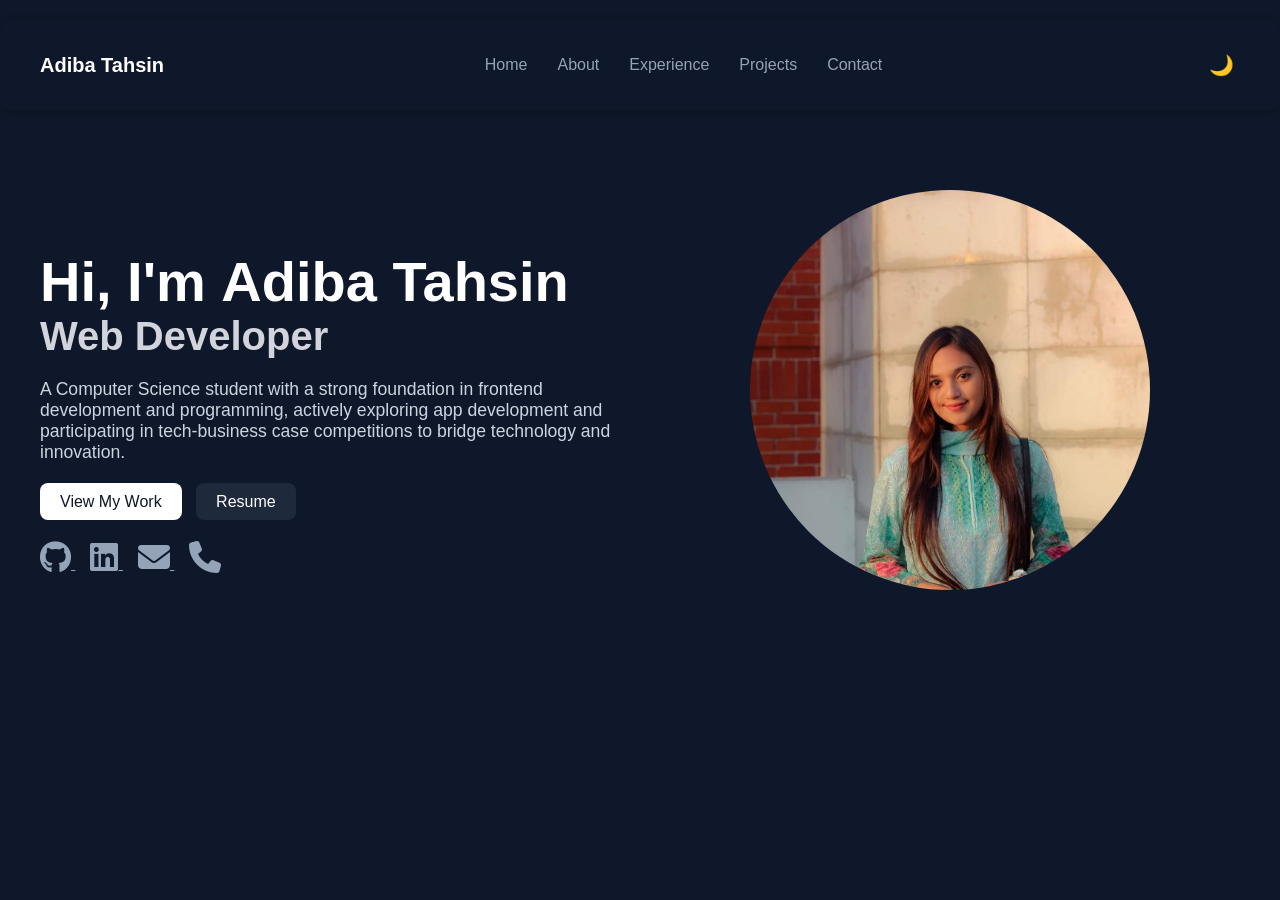
==== index.html @ 39d24065 "Initial commit" ====
<!DOCTYPE html>
<html lang="en">
<head>
  <meta charset="UTF-8">
  <meta name="viewport" content="width=device-width, initial-scale=1.0">
  <title>Your Name | Portfolio</title>
  <link rel="stylesheet" href="style.css">
  <link
  rel="stylesheet"
  href="https://cdnjs.cloudflare.com/ajax/libs/font-awesome/6.4.0/css/all.min.css"
/>  

  
  <link rel="preconnect" href="https://fonts.googleapis.com">
  <link rel="preconnect" href="https://fonts.gstatic.com" crossorigin>
  <link href="https://fonts.googleapis.com/css2?family=Inter:wght@400;600;800&display=swap" rel="stylesheet">
</head>
<body>
  <nav class="navbar">
    <div class="nav-container">
      <div class="logo">Adiba Tahsin</div>
      <ul class="nav-links">
        <li><a href="#">Home</a></li>
        <li><a href="#">About</a></li>
        <li><a href="#">Experience</a></li>
        <li><a href="#">Projects</a></li>
        <li><a href="#">Contact</a></li>
      </ul>
      <button id="darkModeToggle">🌙</button>
    </div>
  </nav>

  <header class="hero-section">
    <div class="hero-content">
      <div class="hero-text">
        <h1>Hi, I'm <span class="highlight">Adiba Tahsin</span></h1>
        <h2 id="role-text">Web Developer</h2>
        <p>A Computer Science student with a strong foundation in frontend development and programming, actively exploring app development and participating in tech-business case competitions to bridge technology and innovation.</p>
        <div class="hero-buttons">
          <a href="#" class="btn light">View My Work</a>
          <a href="Adiba_CV.pdf" class="btn dark" target="_blank">Resume</a>
        </div>
       <div class="social-icons">
  <a href="https://github.com/Adi-Sin101" target="_blank" rel="noopener noreferrer" aria-label="GitHub">
    <i class="fab fa-github fa-2x"></i>
  </a>
  <a href="https://www.linkedin.com/in/adiba-tahsin-985b452a2?utm_source=share&utm_campaign=share_via&utm_content=profile&utm_medium=ios_app" target="_blank" rel="noopener noreferrer" aria-label="LinkedIn">
    <i class="fab fa-linkedin fa-2x"></i>
  </a>
  <a href="mailto:adiba0tahsin@gmail.com" aria-label="Email">
    <i class="fas fa-envelope fa-2x"></i>
  </a>
  <a href="tel:+8801882083192" aria-label="Phone">
    <i class="fas fa-phone fa-2x"></i>
  </a>
</div>
</div>

      <div class="hero-image">
        <img src="Adiba_pic.jpg" alt="Your Photo">
      </div>

    </div>
  </header>

  <script src="script.js"></script>
</body>
</html>
---- style.css ----
body {
  margin: 0;
  font-family: 'Poppins', sans-serif;
  background: #0f172a;
  color: #ffffff;
}

.navbar {
  background: #0f172a;
  padding: 20px 40px;
  box-shadow: 0 2px 10px rgba(0, 0, 0, 0.2); /* subtle shadow */
  border-radius: 12px;
  margin: 20px auto;
  max-width: 1200px;
}

.nav-container {
  display: flex;
  justify-content: space-between;
  align-items: center;
  max-width: 1200px;
  margin: auto;
}

.logo {
  font-weight: 600;
  font-size: 20px;
}

.nav-links {
  display: flex;
  list-style: none;
  gap: 30px;
  padding: 0;
}

.nav-links a {
  text-decoration: none;
  color: #94a3b8;
  font-weight: 500;
}

.nav-links a:hover {
  color: #ffffff;
}

#darkModeToggle {
  background: none;
  border: none;
  font-size: 20px;
  cursor: pointer;
  color: #ffffff;
}

.hero-section {
  padding: 60px 40px;
 /* display: flex;
  flex-wrap: wrap;
  justify-content: center;
  align-items: center;
  max-width: 1200px;
  margin: auto; */
}

.hero-content {
  display: flex;
  justify-content: space-between;
  align-items: center;
  gap: 40px;
  flex-wrap: wrap;
}

.hero-text {
  max-width: 600px;
  flex: 1;
 
}


.highlight {
  color: #ffffff;
  font-weight: 800;
}

h1 {
  font-size: 3.5rem;
  margin-bottom: 0;
}

h2 {
  font-size: 1.75rem;
  font-weight: 400;
  color: #94a3b8;
  margin-bottom: 20px;
}

.hero-text p {
  color: #cbd5e1;
  margin-bottom: 30px;
  font-size: 1.1rem;
}

.hero-buttons {
  margin: 30px 0;
}

.btn {
  text-decoration: none;
  padding: 10px 20px;
  border-radius: 8px;
  font-weight: 500;
  margin-right: 10px;
}

.btn.light {
  background: #ffffff;
  color: #0f172a;
}

.btn.dark {
  background: #1e293b;
  color: #ffffff;
}

.social-icons img {
  width: 30px;
  margin-right: 10px;
  cursor: pointer;
  margin-bottom: 30px;
}

.hero-image img {
  width: 400px;
  height: 400px;
  border-radius: 50%;
  object-fit: cover;
   transform: translateX(-90px); /* moves image slightly left */
}

#role-text{
  font-size: 2.5rem;
  font-weight: 600;
  color:#d1d5db;
  margin-top: 0;
  margin-bottom: 20px;
    transition: opacity 0.5s ease;
  opacity: 1;
}

.fade-out{
  opacity: 0;
}
.social-icons a {
  color: #94a3b8;
  margin-right: 15px;
  transition: color 0.3s;
}

.social-icons a:hover {
  color: #ffffff;
}
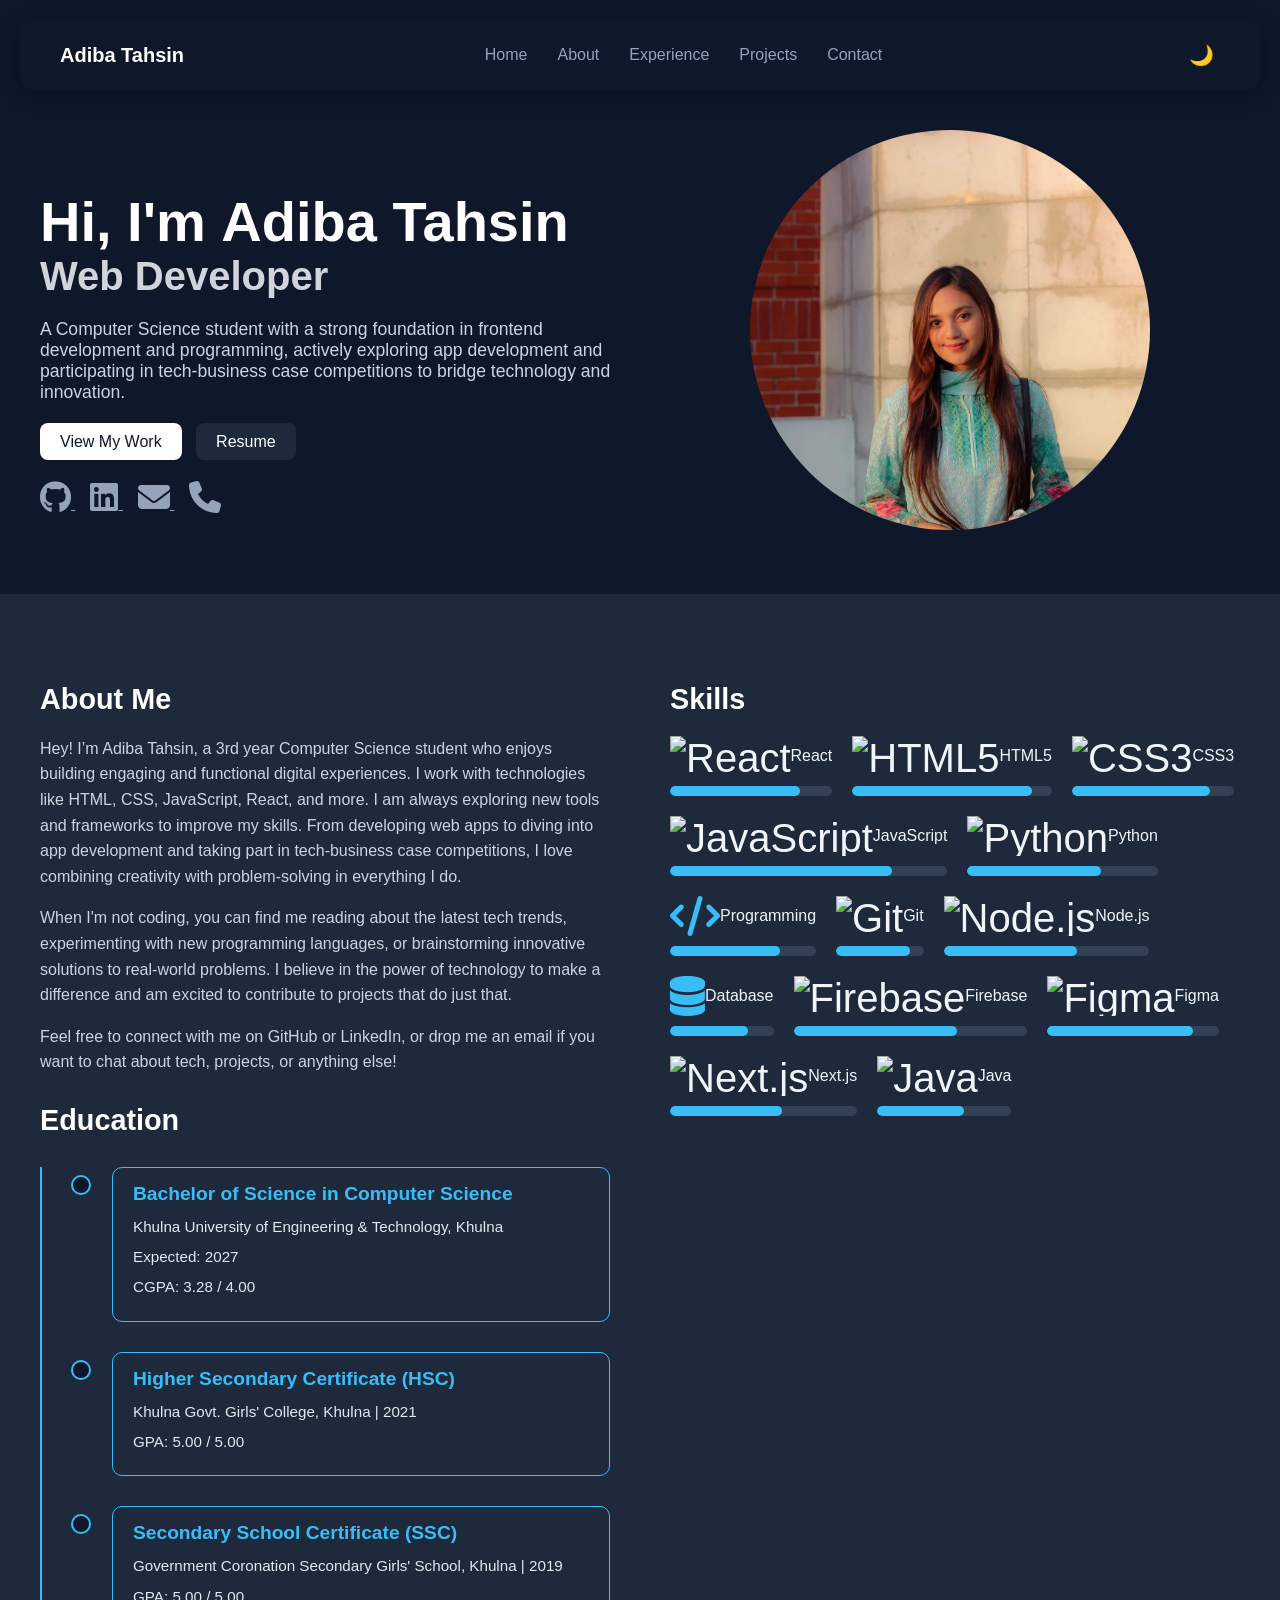
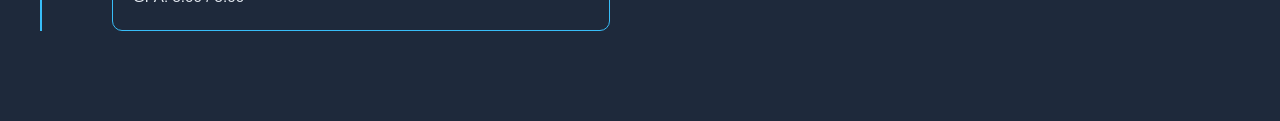
==== commit e5647c22: "Added About Me, Education, and Skills sections." ====
--- a/index.html
+++ b/index.html
@@ -20,8 +20,8 @@
     <div class="nav-container">
       <div class="logo">Adiba Tahsin</div>
       <ul class="nav-links">
-        <li><a href="#">Home</a></li>
-        <li><a href="#">About</a></li>
+        <li><a href="#home">Home</a></li>
+        <li><a href="#about">About</a></li>
         <li><a href="#">Experience</a></li>
         <li><a href="#">Projects</a></li>
         <li><a href="#">Contact</a></li>
@@ -30,7 +30,7 @@
     </div>
   </nav>
 
-  <header class="hero-section">
+  <header class="hero-section" id="home">
     <div class="hero-content">
       <div class="hero-text">
         <h1>Hi, I'm <span class="highlight">Adiba Tahsin</span></h1>
@@ -62,6 +62,187 @@
 
     </div>
   </header>
+<section id="about" class="about-section">
+  <div class="about-container">
+    <!-- LEFT SIDE: About Me + Education -->
+    <div class="about-left">
+      <div class="about-me">
+        <h3>About Me</h3>
+        <p>Hey! I’m Adiba Tahsin, a 3rd year Computer Science student who enjoys building engaging and functional digital experiences. I work with technologies like HTML, CSS, JavaScript, React, and more. I am always exploring new tools and frameworks to improve my skills. From developing web apps to diving into app development and taking part in tech-business case competitions, I love combining creativity with problem-solving in everything I do.</p>
+        <p>When I'm not coding, you can find me reading about the latest tech trends, experimenting with new programming languages, or brainstorming innovative solutions to real-world problems. I believe in the power of technology to make a difference and am excited to contribute to projects that do just that.</p>
+        <p>Feel free to connect with me on GitHub or LinkedIn, or drop me an email if you want to chat about tech, projects, or anything else!</p>
+      </div>
+
+      <div class="education">
+        <h3>Education</h3>
+        <div class="timeline vertical-right">
+          <div class="timeline-item">
+            <div class="timeline-dot"></div>
+            <div class="timeline-content">
+              <h4>Bachelor of Science in Computer Science</h4>
+              <p>Khulna University of Engineering & Technology, Khulna</p>
+              <p>Expected: 2027</p>
+              <p>CGPA: 3.28 / 4.00</p>
+            </div>
+          </div>
+          <div class="timeline-item">
+            <div class="timeline-dot"></div>
+            <div class="timeline-content">
+              <h4>Higher Secondary Certificate (HSC)</h4>
+              <p>Khulna Govt. Girls' College, Khulna | 2021</p>
+              <p>GPA: 5.00 / 5.00</p>
+            </div>
+          </div>
+          <div class="timeline-item">
+            <div class="timeline-dot"></div>
+            <div class="timeline-content">
+              <h4>Secondary School Certificate (SSC)</h4>
+              <p>Government Coronation Secondary Girls' School, Khulna | 2019</p>
+              <p>GPA: 5.00 / 5.00</p>
+            </div>
+          </div>
+        </div>
+      </div>
+    </div>
+
+   <!-- RIGHT SIDE: Skills -->
+<div class="about-right">
+  <h3>Skills</h3>
+ <div class="skills-grid">
+  <div class="skill">
+    <div style="display: flex; align-items: center;">
+      <img src="https://cdn.jsdelivr.net/gh/devicons/devicon/icons/react/react-original.svg" alt="React" class="skill-icon" />
+      <div class="skill-name">React</div>
+    </div>
+    <div class="progress-bar">
+      <div class="progress-fill" style="width: 80%;"></div>
+    </div>
+  </div>
+
+  <div class="skill">
+    <div style="display: flex; align-items: center;">
+      <img src="https://cdn.jsdelivr.net/gh/devicons/devicon/icons/html5/html5-original.svg" alt="HTML5" class="skill-icon" />
+      <div class="skill-name">HTML5</div>
+    </div>
+    <div class="progress-bar">
+      <div class="progress-fill" style="width: 90%;"></div>
+    </div>
+  </div>
+
+  <div class="skill">
+    <div style="display: flex; align-items: center;">
+      <img src="https://cdn.jsdelivr.net/gh/devicons/devicon/icons/css3/css3-original.svg" alt="CSS3" class="skill-icon" />
+      <div class="skill-name">CSS3</div>
+    </div>
+    <div class="progress-bar">
+      <div class="progress-fill" style="width: 85%;"></div>
+    </div>
+  </div>
+
+  <div class="skill">
+    <div style="display: flex; align-items: center;">
+      <img src="https://cdn.jsdelivr.net/gh/devicons/devicon/icons/javascript/javascript-original.svg" alt="JavaScript" class="skill-icon" />
+      <div class="skill-name">JavaScript</div>
+    </div>
+    <div class="progress-bar">
+      <div class="progress-fill" style="width: 80%;"></div>
+    </div>
+  </div>
+
+  <div class="skill">
+    <div style="display: flex; align-items: center;">
+      <img src="https://cdn.jsdelivr.net/gh/devicons/devicon/icons/python/python-original.svg" alt="Python" class="skill-icon" />
+      <div class="skill-name">Python</div>
+    </div>
+    <div class="progress-bar">
+      <div class="progress-fill" style="width: 70%;"></div>
+    </div>
+  </div>
+
+  <div class="skill">
+    <div style="display: flex; align-items: center;">
+      <i class="fas fa-code skill-icon" style="color:#38bdf8;"></i>
+      <div class="skill-name">Programming</div>
+    </div>
+    <div class="progress-bar">
+      <div class="progress-fill" style="width: 75%;"></div>
+    </div>
+  </div>
+
+  <div class="skill">
+    <div style="display: flex; align-items: center;">
+      <img src="https://cdn.jsdelivr.net/gh/devicons/devicon/icons/git/git-original.svg" alt="Git" class="skill-icon" />
+      <div class="skill-name">Git</div>
+    </div>
+    <div class="progress-bar">
+      <div class="progress-fill" style="width: 85%;"></div>
+    </div>
+  </div>
+
+  <div class="skill">
+    <div style="display: flex; align-items: center;">
+      <img src="https://cdn.jsdelivr.net/gh/devicons/devicon/icons/nodejs/nodejs-original.svg" alt="Node.js" class="skill-icon" />
+      <div class="skill-name">Node.js</div>
+    </div>
+    <div class="progress-bar">
+      <div class="progress-fill" style="width: 65%;"></div>
+    </div>
+  </div>
+
+  <div class="skill">
+    <div style="display: flex; align-items: center;">
+      <i class="fas fa-database skill-icon" style="color:#38bdf8;"></i>
+      <div class="skill-name">Database</div>
+    </div>
+    <div class="progress-bar">
+      <div class="progress-fill" style="width: 75%;"></div>
+    </div>
+  </div>
+
+  <div class="skill">
+    <div style="display: flex; align-items: center;">
+      <img src="https://cdn.jsdelivr.net/gh/devicons/devicon/icons/firebase/firebase-plain.svg" alt="Firebase" class="skill-icon" />
+      <div class="skill-name">Firebase</div>
+    </div>
+    <div class="progress-bar">
+      <div class="progress-fill" style="width: 70%;"></div>
+    </div>
+  </div>
+
+  <div class="skill">
+    <div style="display: flex; align-items: center;">
+      <img src="https://cdn.jsdelivr.net/gh/devicons/devicon/icons/figma/figma-original.svg" alt="Figma" class="skill-icon" />
+      <div class="skill-name">Figma</div>
+    </div>
+    <div class="progress-bar">
+      <div class="progress-fill" style="width: 85%;"></div>
+    </div>
+  </div>
+
+  <div class="skill">
+    <div style="display: flex; align-items: center;">
+      <img src="https://cdn.jsdelivr.net/gh/devicons/devicon/icons/nextjs/nextjs-original.svg" alt="Next.js" class="skill-icon" />
+      <div class="skill-name">Next.js</div>
+    </div>
+    <div class="progress-bar">
+      <div class="progress-fill" style="width: 60%;"></div>
+    </div>
+  </div>
+
+  <div class="skill">
+    <div style="display: flex; align-items: center;">
+      <img src="https://cdn.jsdelivr.net/gh/devicons/devicon/icons/java/java-original.svg" alt="Java" class="skill-icon" />
+      <div class="skill-name">Java</div>
+    </div>
+    <div class="progress-bar">
+      <div class="progress-fill" style="width: 65%;"></div>
+    </div>
+  </div>
+</div>
+
+
+</section>
+
 
   <script src="script.js"></script>
 </body>
--- a/style.css
+++ b/style.css
@@ -3,24 +3,40 @@
   font-family: 'Poppins', sans-serif;
   background: #0f172a;
   color: #ffffff;
+  padding-top: 70px; /* Should match navbar height */
+}
+html {
+  scroll-behavior: smooth;
 }
 
 .navbar {
-  background: #0f172a;
-  padding: 20px 40px;
-  box-shadow: 0 2px 10px rgba(0, 0, 0, 0.2); /* subtle shadow */
-  border-radius: 12px;
-  margin: 20px auto;
+  position: fixed;
+  top: 20px; /* margin from top */
+  left: 50%;
+  transform: translateX(-50%); /* center horizontally */
+  width: calc(100% - 40px); /* margin from left and right */
   max-width: 1200px;
+  background-color: #0f172a;
+  z-index: 1000;
+  height: 70px;
+  display: flex;
+  align-items: center;
+  padding: 0 20px;
+  border-radius: 14px; /* rounded corners */
+  box-shadow: 0 4px 20px rgba(0, 0, 0, 0.3);
 }
 
 .nav-container {
+  max-width: 1200px;
+  margin: 0 auto;
   display: flex;
   justify-content: space-between;
-  align-items: center;
-  max-width: 1200px;
-  margin: auto;
-}
+  padding: 0 20px; /* Horizontal padding */
+  align-items: center; /* Center items vertically */
+  width: 100%;
+}
+
+
 
 .logo {
   font-weight: 600;
@@ -158,4 +174,149 @@
 
 .social-icons a:hover {
   color: #ffffff;
-}
+}.about-section {
+  padding: 60px 40px;
+  background: #1e293b;
+  color: #f1f5f9;
+}
+
+.about-container {
+  max-width: 1200px;
+  margin: 0 auto;
+  display: flex;
+  flex-wrap: wrap;
+  gap: 60px;
+  align-items: flex-start;
+  
+}
+
+.about-left, .about-right {
+  flex: 1;
+  min-width: 300px;
+}
+
+/* Headings */
+.about-left h3, .about-right h3 {
+  font-size: 1.8rem;
+  margin-bottom: 20px;
+  color: #ffffff;
+}
+
+/* Paragraphs */
+.about-left p {
+  font-size: 1rem;
+  margin-bottom: 15px;
+  color: #cbd5e1;
+  line-height: 1.6;
+}
+
+/* Timeline styling */
+.timeline.vertical-right {
+  position: relative;
+  margin-top: 30px;
+  padding-left: 40px;
+  border-left: 2px solid #38bdf8;
+}
+
+.timeline-item {
+  position: relative;
+  margin: 30px 0;
+  padding-left: 30px;
+}
+
+.timeline-dot {
+  position: absolute;
+  left: -11px;
+  top: 8px;
+  width: 16px;
+  height: 16px;
+  background-color: #0f172a;
+  border: 2px solid #38bdf8;
+  border-radius: 50%;
+}
+
+.timeline-content {
+  background-color: #1e293b;
+  border: 1.5px solid #38bdf8;
+  padding: 15px 20px;
+  border-radius: 10px;
+  max-width: 100%;
+}
+
+.timeline-content h4 {
+  margin: 0 0 10px 0;
+  color: #38bdf8;
+  font-weight: 600;
+  font-size: 1.2rem;
+}
+
+.timeline-content p {
+  margin: 6px 0;
+  color: #e2e8f0;
+  font-size: 0.95rem;
+}
+
+/* Skills Section */
+.skills-grid {
+  display: flex;
+  flex-wrap: wrap;
+  gap: 20px;
+}
+
+.skill-card {
+  background-color: #1e293b;
+  border: 1.5px solid #38bdf8;
+  border-radius: 10px;
+  padding: 20px;
+  width: 160px;
+  text-align: center;
+  color: #e2e8f0;
+  box-shadow: 0 4px 10px rgba(0,0,0,0.2);
+  transition: transform 0.3s ease;
+}
+
+.skill-card:hover {
+  transform: translateY(-5px);
+}
+
+.skill-icon {
+  font-size: 2.5rem;
+  margin-bottom: 10px;
+  height: 40px;
+}
+
+.skill-name {
+  font-weight: 500;
+  margin-bottom: 10px;
+}
+
+.progress-bar {
+  background-color: #334155;
+  border-radius: 8px;
+  height: 10px;
+  overflow: hidden;
+  width: 100%;
+}
+
+.progress-fill {
+  height: 100%;
+  background-color: #38bdf8;
+  width: 0;
+  border-radius: 8px;
+  transition: width 1s ease-in-out;
+}
+
+/* Responsive: stack columns on smaller screens */
+@media (max-width: 768px) {
+  .about-container {
+    flex-direction: column;
+  }
+
+  .about-left, .about-right {
+    flex: 1 1 100%;
+  }
+
+  .skills-grid {
+    justify-content: center;
+  }
+}
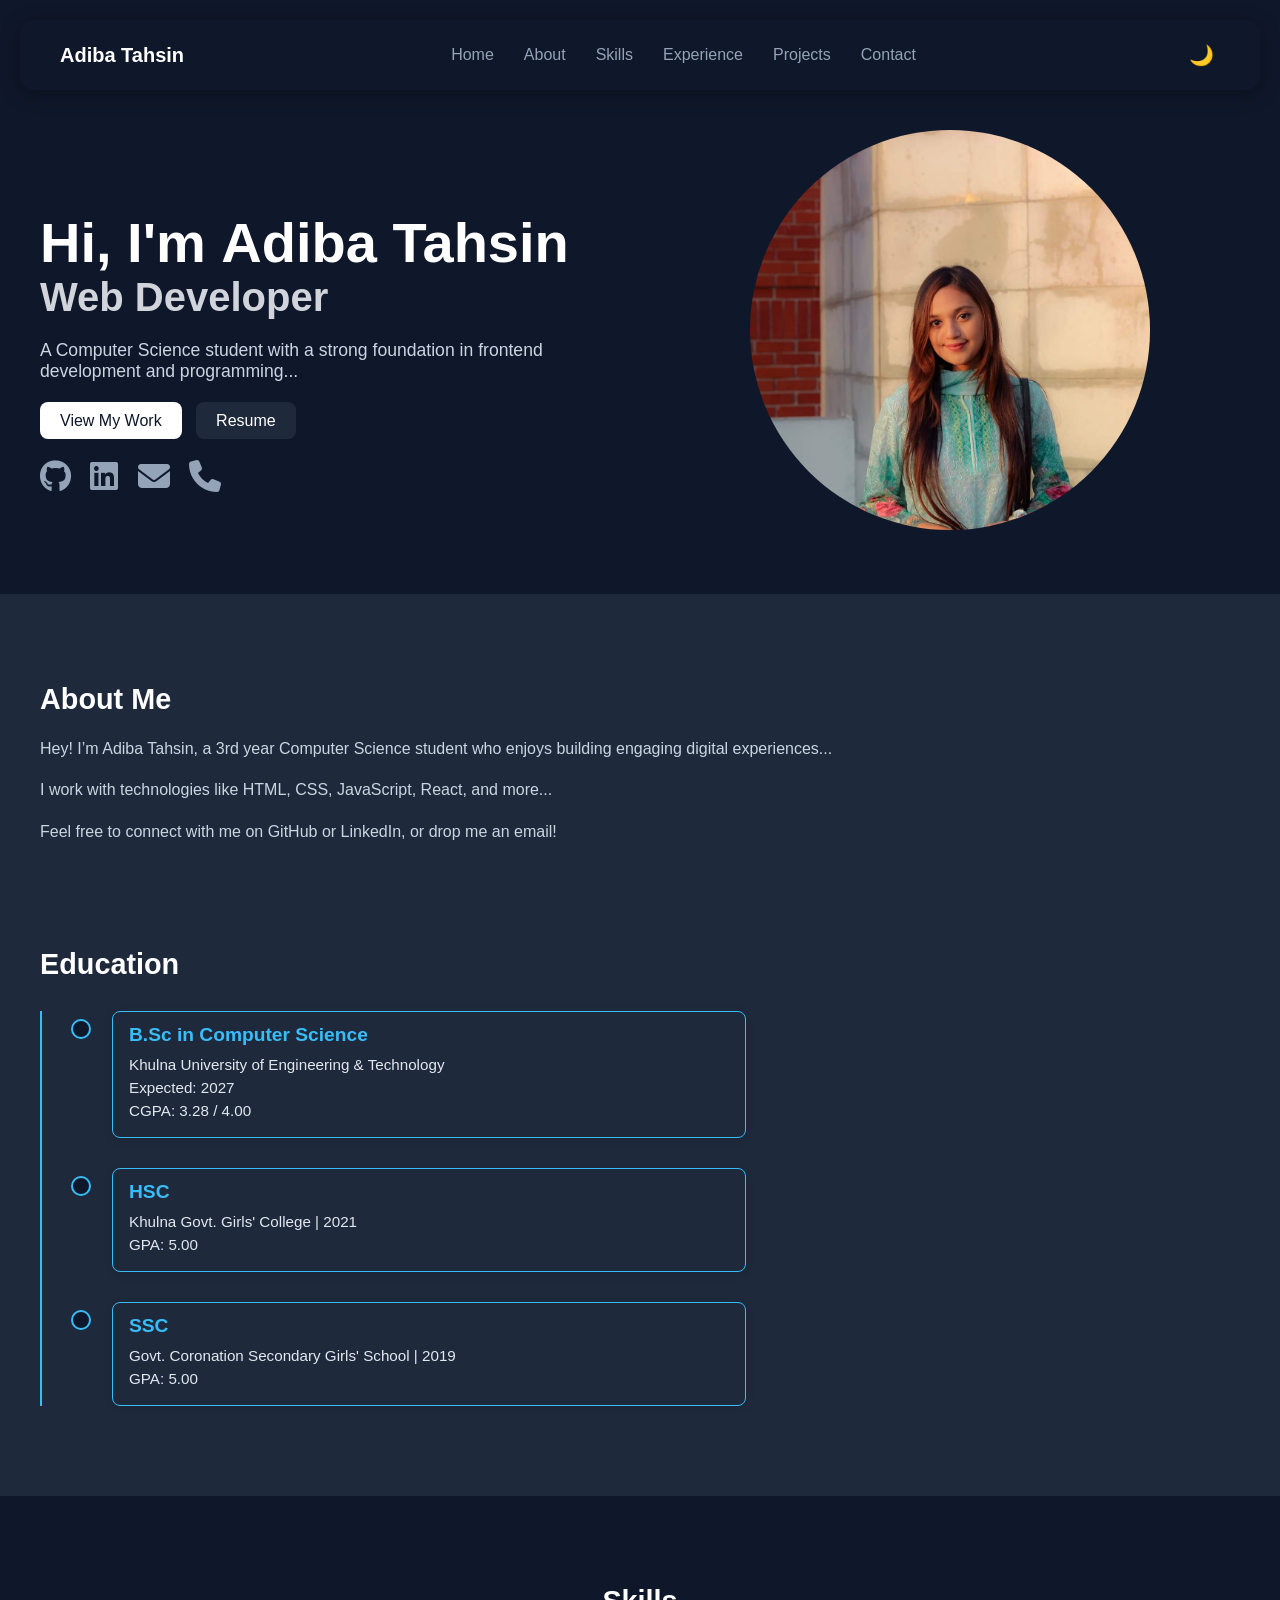
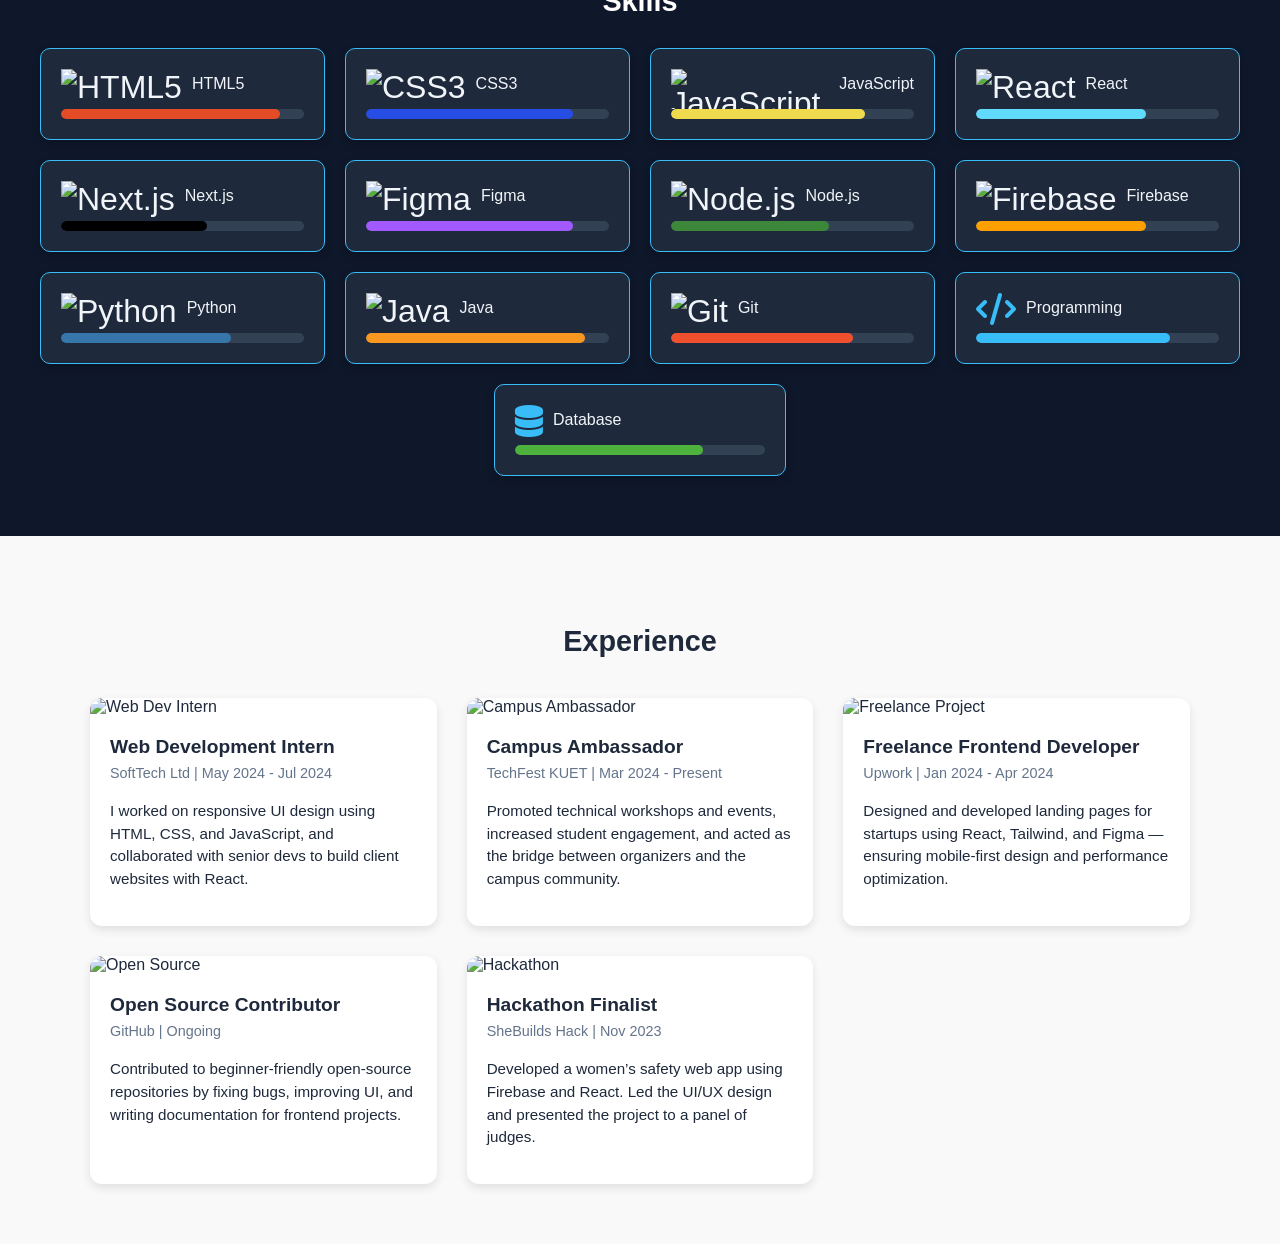
==== commit 2aa50d06: "Added new features to the web application: -enhanced skill section -started working on exprience sec" ====
--- a/index.html
+++ b/index.html
@@ -22,6 +22,7 @@
       <ul class="nav-links">
         <li><a href="#home">Home</a></li>
         <li><a href="#about">About</a></li>
+        <li><a href="#skills">Skills</a></li>
         <li><a href="#">Experience</a></li>
         <li><a href="#">Projects</a></li>
         <li><a href="#">Contact</a></li>
@@ -30,57 +31,47 @@
     </div>
   </nav>
 
+  <!-- Hero Section -->
   <header class="hero-section" id="home">
     <div class="hero-content">
       <div class="hero-text">
         <h1>Hi, I'm <span class="highlight">Adiba Tahsin</span></h1>
         <h2 id="role-text">Web Developer</h2>
-        <p>A Computer Science student with a strong foundation in frontend development and programming, actively exploring app development and participating in tech-business case competitions to bridge technology and innovation.</p>
+        <p>A Computer Science student with a strong foundation in frontend development and programming...</p>
         <div class="hero-buttons">
           <a href="#" class="btn light">View My Work</a>
           <a href="Adiba_CV.pdf" class="btn dark" target="_blank">Resume</a>
         </div>
-       <div class="social-icons">
-  <a href="https://github.com/Adi-Sin101" target="_blank" rel="noopener noreferrer" aria-label="GitHub">
-    <i class="fab fa-github fa-2x"></i>
-  </a>
-  <a href="https://www.linkedin.com/in/adiba-tahsin-985b452a2?utm_source=share&utm_campaign=share_via&utm_content=profile&utm_medium=ios_app" target="_blank" rel="noopener noreferrer" aria-label="LinkedIn">
-    <i class="fab fa-linkedin fa-2x"></i>
-  </a>
-  <a href="mailto:adiba0tahsin@gmail.com" aria-label="Email">
-    <i class="fas fa-envelope fa-2x"></i>
-  </a>
-  <a href="tel:+8801882083192" aria-label="Phone">
-    <i class="fas fa-phone fa-2x"></i>
-  </a>
-</div>
-</div>
-
+        <div class="social-icons">
+          <a href="https://github.com/Adi-Sin101" target="_blank" aria-label="GitHub"><i class="fab fa-github fa-2x"></i></a>
+          <a href="https://www.linkedin.com/in/adiba-tahsin-985b452a2" target="_blank" aria-label="LinkedIn"><i class="fab fa-linkedin fa-2x"></i></a>
+          <a href="mailto:adiba0tahsin@gmail.com" aria-label="Email"><i class="fas fa-envelope fa-2x"></i></a>
+          <a href="tel:+8801882083192" aria-label="Phone"><i class="fas fa-phone fa-2x"></i></a>
+        </div>
+      </div>
       <div class="hero-image">
-        <img src="Adiba_pic.jpg" alt="Your Photo">
-      </div>
-
+        <img src="Adiba_pic.jpg" alt="Your Photo"/>
+      </div>
     </div>
   </header>
-<section id="about" class="about-section">
-  <div class="about-container">
-    <!-- LEFT SIDE: About Me + Education -->
-    <div class="about-left">
+
+  <!-- About Section (About Me + Education) -->
+  <section id="about" class="about-section">
+    <div class="about-container">
       <div class="about-me">
         <h3>About Me</h3>
-        <p>Hey! I’m Adiba Tahsin, a 3rd year Computer Science student who enjoys building engaging and functional digital experiences. I work with technologies like HTML, CSS, JavaScript, React, and more. I am always exploring new tools and frameworks to improve my skills. From developing web apps to diving into app development and taking part in tech-business case competitions, I love combining creativity with problem-solving in everything I do.</p>
-        <p>When I'm not coding, you can find me reading about the latest tech trends, experimenting with new programming languages, or brainstorming innovative solutions to real-world problems. I believe in the power of technology to make a difference and am excited to contribute to projects that do just that.</p>
-        <p>Feel free to connect with me on GitHub or LinkedIn, or drop me an email if you want to chat about tech, projects, or anything else!</p>
-      </div>
-
+        <p>Hey! I’m Adiba Tahsin, a 3rd year Computer Science student who enjoys building engaging digital experiences...</p>
+        <p>I work with technologies like HTML, CSS, JavaScript, React, and more...</p>
+        <p>Feel free to connect with me on GitHub or LinkedIn, or drop me an email!</p>
+      </div>
       <div class="education">
         <h3>Education</h3>
         <div class="timeline vertical-right">
           <div class="timeline-item">
             <div class="timeline-dot"></div>
             <div class="timeline-content">
-              <h4>Bachelor of Science in Computer Science</h4>
-              <p>Khulna University of Engineering & Technology, Khulna</p>
+              <h4>B.Sc in Computer Science</h4>
+              <p>Khulna University of Engineering & Technology</p>
               <p>Expected: 2027</p>
               <p>CGPA: 3.28 / 4.00</p>
             </div>
@@ -88,162 +79,227 @@
           <div class="timeline-item">
             <div class="timeline-dot"></div>
             <div class="timeline-content">
-              <h4>Higher Secondary Certificate (HSC)</h4>
-              <p>Khulna Govt. Girls' College, Khulna | 2021</p>
-              <p>GPA: 5.00 / 5.00</p>
+              <h4>HSC</h4>
+              <p>Khulna Govt. Girls' College | 2021</p>
+              <p>GPA: 5.00</p>
             </div>
           </div>
           <div class="timeline-item">
             <div class="timeline-dot"></div>
             <div class="timeline-content">
-              <h4>Secondary School Certificate (SSC)</h4>
-              <p>Government Coronation Secondary Girls' School, Khulna | 2019</p>
-              <p>GPA: 5.00 / 5.00</p>
+              <h4>SSC</h4>
+              <p>Govt. Coronation Secondary Girls' School | 2019</p>
+              <p>GPA: 5.00</p>
             </div>
           </div>
         </div>
       </div>
     </div>
-
-   <!-- RIGHT SIDE: Skills -->
-<div class="about-right">
+  </section>
+
+<section id="skills" class="skills-section">
   <h3>Skills</h3>
- <div class="skills-grid">
-  <div class="skill">
-    <div style="display: flex; align-items: center;">
-      <img src="https://cdn.jsdelivr.net/gh/devicons/devicon/icons/react/react-original.svg" alt="React" class="skill-icon" />
-      <div class="skill-name">React</div>
-    </div>
-    <div class="progress-bar">
-      <div class="progress-fill" style="width: 80%;"></div>
-    </div>
+  <div class="skills-grid">
+
+    <!-- Frontend -->
+    <div class="skill">
+      <div style="display: flex; align-items: center;">
+        <img src="https://cdn.jsdelivr.net/gh/devicons/devicon/icons/html5/html5-original.svg" alt="HTML5" class="skill-icon" />
+        <div class="skill-name">HTML5</div>
+      </div>
+      <div class="progress-bar">
+        <div class="progress-fill html-fill" style="width: 90%;"></div>
+      </div>
+    </div>
+
+    <div class="skill">
+      <div style="display: flex; align-items: center;">
+        <img src="https://cdn.jsdelivr.net/gh/devicons/devicon/icons/css3/css3-original.svg" alt="CSS3" class="skill-icon" />
+        <div class="skill-name">CSS3</div>
+      </div>
+      <div class="progress-bar">
+        <div class="progress-fill css-fill" style="width: 85%;"></div>
+      </div>
+    </div>
+
+    <div class="skill">
+      <div style="display: flex; align-items: center;">
+        <img src="https://cdn.jsdelivr.net/gh/devicons/devicon/icons/javascript/javascript-original.svg" alt="JavaScript" class="skill-icon" />
+        <div class="skill-name">JavaScript</div>
+      </div>
+      <div class="progress-bar">
+        <div class="progress-fill javascript-fill" style="width: 80%;"></div>
+      </div>
+    </div>
+
+    <div class="skill">
+      <div style="display: flex; align-items: center;">
+        <img src="https://cdn.jsdelivr.net/gh/devicons/devicon/icons/react/react-original.svg" alt="React" class="skill-icon" />
+        <div class="skill-name">React</div>
+      </div>
+      <div class="progress-bar">
+        <div class="progress-fill react-fill" style="width: 70%;"></div>
+      </div>
+    </div>
+
+    <div class="skill">
+      <div style="display: flex; align-items: center;">
+        <img src="https://cdn.jsdelivr.net/gh/devicons/devicon/icons/nextjs/nextjs-original.svg" alt="Next.js" class="skill-icon" />
+        <div class="skill-name">Next.js</div>
+      </div>
+      <div class="progress-bar">
+        <div class="progress-fill next-fill" style="width: 60%;"></div>
+      </div>
+    </div>
+
+    <div class="skill">
+      <div style="display: flex; align-items: center;">
+        <img src="https://cdn.jsdelivr.net/gh/devicons/devicon/icons/figma/figma-original.svg" alt="Figma" class="skill-icon" />
+        <div class="skill-name">Figma</div>
+      </div>
+      <div class="progress-bar">
+        <div class="progress-fill figma-fill" style="width: 85%;"></div>
+      </div>
+    </div>
+
+    <!-- Backend -->
+    <div class="skill">
+      <div style="display: flex; align-items: center;">
+        <img src="https://cdn.jsdelivr.net/gh/devicons/devicon/icons/nodejs/nodejs-original.svg" alt="Node.js" class="skill-icon" />
+        <div class="skill-name">Node.js</div>
+      </div>
+      <div class="progress-bar">
+        <div class="progress-fill node-fill" style="width: 65%;"></div>
+      </div>
+    </div>
+
+    <div class="skill">
+      <div style="display: flex; align-items: center;">
+        <img src="https://cdn.jsdelivr.net/gh/devicons/devicon/icons/firebase/firebase-plain.svg" alt="Firebase" class="skill-icon" />
+        <div class="skill-name">Firebase</div>
+      </div>
+      <div class="progress-bar">
+        <div class="progress-fill firebase-fill" style="width: 70%;"></div>
+      </div>
+    </div>
+
+    <!-- Programming Languages -->
+    <div class="skill">
+      <div style="display: flex; align-items: center;">
+        <img src="https://cdn.jsdelivr.net/gh/devicons/devicon/icons/python/python-original.svg" alt="Python" class="skill-icon" />
+        <div class="skill-name">Python</div>
+      </div>
+      <div class="progress-bar">
+        <div class="progress-fill python-fill" style="width: 70%;"></div>
+      </div>
+    </div>
+
+    <div class="skill">
+      <div style="display: flex; align-items: center;">
+        <img src="https://cdn.jsdelivr.net/gh/devicons/devicon/icons/java/java-original.svg" alt="Java" class="skill-icon" />
+        <div class="skill-name">Java</div>
+      </div>
+      <div class="progress-bar">
+        <div class="progress-fill java-fill" style="width: 90%;"></div>
+      </div>
+    </div>
+
+    <!-- Tools -->
+    <div class="skill">
+      <div style="display: flex; align-items: center;">
+        <img src="https://cdn.jsdelivr.net/gh/devicons/devicon/icons/git/git-original.svg" alt="Git" class="skill-icon" />
+        <div class="skill-name">Git</div>
+      </div>
+      <div class="progress-bar">
+        <div class="progress-fill git-fill" style="width: 75%;"></div>
+      </div>
+    </div>
+
+    <div class="skill">
+      <div style="display: flex; align-items: center;">
+        <i class="fas fa-code skill-icon" style="color:#38bdf8;"></i>
+        <div class="skill-name">Programming</div>
+      </div>
+      <div class="progress-bar">
+        <div class="progress-fill programming-fill" style="width: 80%;"></div>
+      </div>
+    </div>
+
+    <div class="skill">
+      <div style="display: flex; align-items: center;">
+        <i class="fas fa-database skill-icon" style="color:#38bdf8;"></i>
+        <div class="skill-name">Database</div>
+      </div>
+      <div class="progress-bar">
+        <div class="progress-fill database-fill" style="width: 75%;"></div>
+      </div>
+    </div>
+
   </div>
-
-  <div class="skill">
-    <div style="display: flex; align-items: center;">
-      <img src="https://cdn.jsdelivr.net/gh/devicons/devicon/icons/html5/html5-original.svg" alt="HTML5" class="skill-icon" />
-      <div class="skill-name">HTML5</div>
-    </div>
-    <div class="progress-bar">
-      <div class="progress-fill" style="width: 90%;"></div>
-    </div>
+</section>
+<section id="experience" class="experience-section">
+  <h3>Experience</h3>
+  <div class="experience-grid">
+
+    <div class="experience-card fade-in">
+      <img src="https://via.placeholder.com/400x250?text=Web+Dev+Intern" alt="Web Dev Intern">
+      <div class="experience-content">
+        <h4>Web Development Intern</h4>
+        <p class="company">SoftTech Ltd | May 2024 - Jul 2024</p>
+        <p>I worked on responsive UI design using HTML, CSS, and JavaScript, and collaborated with senior devs to build client websites with React.</p>
+      </div>
+    </div>
+
+    <div class="experience-card fade-in">
+      <img src="https://via.placeholder.com/400x250?text=Campus+Ambassador" alt="Campus Ambassador">
+      <div class="experience-content">
+        <h4>Campus Ambassador</h4>
+        <p class="company">TechFest KUET | Mar 2024 - Present</p>
+        <p>Promoted technical workshops and events, increased student engagement, and acted as the bridge between organizers and the campus community.</p>
+      </div>
+    </div>
+
+    <div class="experience-card fade-in">
+      <img src="https://via.placeholder.com/400x250?text=Freelance+Project" alt="Freelance Project">
+      <div class="experience-content">
+        <h4>Freelance Frontend Developer</h4>
+        <p class="company">Upwork | Jan 2024 - Apr 2024</p>
+        <p>Designed and developed landing pages for startups using React, Tailwind, and Figma — ensuring mobile-first design and performance optimization.</p>
+      </div>
+    </div>
+
+    <div class="experience-card fade-in">
+      <img src="https://via.placeholder.com/400x250?text=Open+Source+Contributor" alt="Open Source">
+      <div class="experience-content">
+        <h4>Open Source Contributor</h4>
+        <p class="company">GitHub | Ongoing</p>
+        <p>Contributed to beginner-friendly open-source repositories by fixing bugs, improving UI, and writing documentation for frontend projects.</p>
+      </div>
+    </div>
+
+    <div class="experience-card fade-in">
+      <img src="https://via.placeholder.com/400x250?text=Hackathon+Finalist" alt="Hackathon">
+      <div class="experience-content">
+        <h4>Hackathon Finalist</h4>
+        <p class="company">SheBuilds Hack | Nov 2023</p>
+        <p>Developed a women’s safety web app using Firebase and React. Led the UI/UX design and presented the project to a panel of judges.</p>
+      </div>
+    </div>
+
   </div>
-
-  <div class="skill">
-    <div style="display: flex; align-items: center;">
-      <img src="https://cdn.jsdelivr.net/gh/devicons/devicon/icons/css3/css3-original.svg" alt="CSS3" class="skill-icon" />
-      <div class="skill-name">CSS3</div>
-    </div>
-    <div class="progress-bar">
-      <div class="progress-fill" style="width: 85%;"></div>
-    </div>
-  </div>
-
-  <div class="skill">
-    <div style="display: flex; align-items: center;">
-      <img src="https://cdn.jsdelivr.net/gh/devicons/devicon/icons/javascript/javascript-original.svg" alt="JavaScript" class="skill-icon" />
-      <div class="skill-name">JavaScript</div>
-    </div>
-    <div class="progress-bar">
-      <div class="progress-fill" style="width: 80%;"></div>
-    </div>
-  </div>
-
-  <div class="skill">
-    <div style="display: flex; align-items: center;">
-      <img src="https://cdn.jsdelivr.net/gh/devicons/devicon/icons/python/python-original.svg" alt="Python" class="skill-icon" />
-      <div class="skill-name">Python</div>
-    </div>
-    <div class="progress-bar">
-      <div class="progress-fill" style="width: 70%;"></div>
-    </div>
-  </div>
-
-  <div class="skill">
-    <div style="display: flex; align-items: center;">
-      <i class="fas fa-code skill-icon" style="color:#38bdf8;"></i>
-      <div class="skill-name">Programming</div>
-    </div>
-    <div class="progress-bar">
-      <div class="progress-fill" style="width: 75%;"></div>
-    </div>
-  </div>
-
-  <div class="skill">
-    <div style="display: flex; align-items: center;">
-      <img src="https://cdn.jsdelivr.net/gh/devicons/devicon/icons/git/git-original.svg" alt="Git" class="skill-icon" />
-      <div class="skill-name">Git</div>
-    </div>
-    <div class="progress-bar">
-      <div class="progress-fill" style="width: 85%;"></div>
-    </div>
-  </div>
-
-  <div class="skill">
-    <div style="display: flex; align-items: center;">
-      <img src="https://cdn.jsdelivr.net/gh/devicons/devicon/icons/nodejs/nodejs-original.svg" alt="Node.js" class="skill-icon" />
-      <div class="skill-name">Node.js</div>
-    </div>
-    <div class="progress-bar">
-      <div class="progress-fill" style="width: 65%;"></div>
-    </div>
-  </div>
-
-  <div class="skill">
-    <div style="display: flex; align-items: center;">
-      <i class="fas fa-database skill-icon" style="color:#38bdf8;"></i>
-      <div class="skill-name">Database</div>
-    </div>
-    <div class="progress-bar">
-      <div class="progress-fill" style="width: 75%;"></div>
-    </div>
-  </div>
-
-  <div class="skill">
-    <div style="display: flex; align-items: center;">
-      <img src="https://cdn.jsdelivr.net/gh/devicons/devicon/icons/firebase/firebase-plain.svg" alt="Firebase" class="skill-icon" />
-      <div class="skill-name">Firebase</div>
-    </div>
-    <div class="progress-bar">
-      <div class="progress-fill" style="width: 70%;"></div>
-    </div>
-  </div>
-
-  <div class="skill">
-    <div style="display: flex; align-items: center;">
-      <img src="https://cdn.jsdelivr.net/gh/devicons/devicon/icons/figma/figma-original.svg" alt="Figma" class="skill-icon" />
-      <div class="skill-name">Figma</div>
-    </div>
-    <div class="progress-bar">
-      <div class="progress-fill" style="width: 85%;"></div>
-    </div>
-  </div>
-
-  <div class="skill">
-    <div style="display: flex; align-items: center;">
-      <img src="https://cdn.jsdelivr.net/gh/devicons/devicon/icons/nextjs/nextjs-original.svg" alt="Next.js" class="skill-icon" />
-      <div class="skill-name">Next.js</div>
-    </div>
-    <div class="progress-bar">
-      <div class="progress-fill" style="width: 60%;"></div>
-    </div>
-  </div>
-
-  <div class="skill">
-    <div style="display: flex; align-items: center;">
-      <img src="https://cdn.jsdelivr.net/gh/devicons/devicon/icons/java/java-original.svg" alt="Java" class="skill-icon" />
-      <div class="skill-name">Java</div>
-    </div>
-    <div class="progress-bar">
-      <div class="progress-fill" style="width: 65%;"></div>
-    </div>
+</section>
+
+<!-- Modal Popup -->
+<div id="experienceModal" class="modal">
+  <div class="modal-content">
+    <span class="close-modal">&times;</span>
+    <img id="modalImage" src="" alt="Experience Image" />
+    <div id="modalText"></div>
   </div>
 </div>
 
 
-</section>
 
 
   <script src="script.js"></script>
-</body>
 </html>
--- a/style.css
+++ b/style.css
@@ -1,20 +1,23 @@
+/* === Base === */
 body {
   margin: 0;
   font-family: 'Poppins', sans-serif;
   background: #0f172a;
   color: #ffffff;
-  padding-top: 70px; /* Should match navbar height */
-}
+  padding-top: 70px;
+}
+
 html {
   scroll-behavior: smooth;
 }
 
+/* === Navbar === */
 .navbar {
   position: fixed;
-  top: 20px; /* margin from top */
+  top: 20px;
   left: 50%;
-  transform: translateX(-50%); /* center horizontally */
-  width: calc(100% - 40px); /* margin from left and right */
+  transform: translateX(-50%);
+  width: calc(100% - 40px);
   max-width: 1200px;
   background-color: #0f172a;
   z-index: 1000;
@@ -22,7 +25,7 @@
   display: flex;
   align-items: center;
   padding: 0 20px;
-  border-radius: 14px; /* rounded corners */
+  border-radius: 14px;
   box-shadow: 0 4px 20px rgba(0, 0, 0, 0.3);
 }
 
@@ -31,12 +34,10 @@
   margin: 0 auto;
   display: flex;
   justify-content: space-between;
-  padding: 0 20px; /* Horizontal padding */
-  align-items: center; /* Center items vertically */
+  padding: 0 20px;
+  align-items: center;
   width: 100%;
 }
-
-
 
 .logo {
   font-weight: 600;
@@ -54,6 +55,7 @@
   text-decoration: none;
   color: #94a3b8;
   font-weight: 500;
+  transition: color 0.3s ease;
 }
 
 .nav-links a:hover {
@@ -68,14 +70,9 @@
   color: #ffffff;
 }
 
+/* === Hero Section === */
 .hero-section {
   padding: 60px 40px;
- /* display: flex;
-  flex-wrap: wrap;
-  justify-content: center;
-  align-items: center;
-  max-width: 1200px;
-  margin: auto; */
 }
 
 .hero-content {
@@ -89,9 +86,7 @@
 .hero-text {
   max-width: 600px;
   flex: 1;
- 
-}
-
+}
 
 .highlight {
   color: #ffffff;
@@ -108,6 +103,20 @@
   font-weight: 400;
   color: #94a3b8;
   margin-bottom: 20px;
+}
+
+#role-text {
+  font-size: 2.5rem;
+  font-weight: 600;
+  color: #d1d5db;
+  margin-top: 0;
+  margin-bottom: 20px;
+  transition: opacity 0.5s ease;
+  opacity: 1;
+}
+
+.fade-out {
+  opacity: 0;
 }
 
 .hero-text p {
@@ -138,11 +147,21 @@
   color: #ffffff;
 }
 
+.social-icons a {
+  color: #94a3b8;
+  margin-right: 15px;
+  transition: color 0.3s;
+}
+
+.social-icons a:hover {
+  color: #ffffff;
+}
+
 .social-icons img {
   width: 30px;
   margin-right: 10px;
+  margin-bottom: 30px;
   cursor: pointer;
-  margin-bottom: 30px;
 }
 
 .hero-image img {
@@ -150,31 +169,11 @@
   height: 400px;
   border-radius: 50%;
   object-fit: cover;
-   transform: translateX(-90px); /* moves image slightly left */
-}
-
-#role-text{
-  font-size: 2.5rem;
-  font-weight: 600;
-  color:#d1d5db;
-  margin-top: 0;
-  margin-bottom: 20px;
-    transition: opacity 0.5s ease;
-  opacity: 1;
-}
-
-.fade-out{
-  opacity: 0;
-}
-.social-icons a {
-  color: #94a3b8;
-  margin-right: 15px;
-  transition: color 0.3s;
-}
-
-.social-icons a:hover {
-  color: #ffffff;
-}.about-section {
+  transform: translateX(-90px);
+}
+
+/* === About Section === */
+.about-section {
   padding: 60px 40px;
   background: #1e293b;
   color: #f1f5f9;
@@ -184,33 +183,25 @@
   max-width: 1200px;
   margin: 0 auto;
   display: flex;
-  flex-wrap: wrap;
+  flex-direction: column;
   gap: 60px;
-  align-items: flex-start;
-  
-}
-
-.about-left, .about-right {
-  flex: 1;
-  min-width: 300px;
-}
-
-/* Headings */
-.about-left h3, .about-right h3 {
+}
+
+.about-me h3,
+.education h3 {
   font-size: 1.8rem;
   margin-bottom: 20px;
   color: #ffffff;
 }
 
-/* Paragraphs */
-.about-left p {
+.about-me p {
   font-size: 1rem;
   margin-bottom: 15px;
   color: #cbd5e1;
   line-height: 1.6;
 }
 
-/* Timeline styling */
+/* === Timeline === */
 .timeline.vertical-right {
   position: relative;
   margin-top: 30px;
@@ -238,10 +229,13 @@
 .timeline-content {
   background-color: #1e293b;
   border: 1.5px solid #38bdf8;
-  padding: 15px 20px;
-  border-radius: 10px;
-  max-width: 100%;
-}
+  padding: 12px 16px;
+  border-radius: 8px;
+  max-width: 600px; /* 👈 Moderate box width */
+  width: 100%;
+  box-shadow: 0 2px 8px rgba(0,0,0,0.1);
+}
+
 
 .timeline-content h4 {
   margin: 0 0 10px 0;
@@ -256,33 +250,46 @@
   font-size: 0.95rem;
 }
 
-/* Skills Section */
+/* === Skills Section === */
+.skills-section {
+  padding: 60px 40px;
+  background: #0f172a;
+  color: #f1f5f9;
+}
+
+.skills-section h3 {
+  font-size: 1.8rem;
+  margin-bottom: 30px;
+  text-align: center;
+  color: #ffffff;
+}
+
 .skills-grid {
   display: flex;
   flex-wrap: wrap;
   gap: 20px;
-}
-
-.skill-card {
+  justify-content: center;
+}
+
+.skill {
+  flex: 1 1 220px;
+  max-width: 250px;
   background-color: #1e293b;
   border: 1.5px solid #38bdf8;
   border-radius: 10px;
   padding: 20px;
-  width: 160px;
-  text-align: center;
-  color: #e2e8f0;
   box-shadow: 0 4px 10px rgba(0,0,0,0.2);
   transition: transform 0.3s ease;
 }
 
-.skill-card:hover {
+.skill:hover {
   transform: translateY(-5px);
 }
 
 .skill-icon {
-  font-size: 2.5rem;
-  margin-bottom: 10px;
+  font-size: 2rem;
   height: 40px;
+  margin-right: 10px;
 }
 
 .skill-name {
@@ -300,23 +307,182 @@
 
 .progress-fill {
   height: 100%;
-  background-color: #38bdf8;
-  width: 0;
+
   border-radius: 8px;
   transition: width 1s ease-in-out;
 }
 
-/* Responsive: stack columns on smaller screens */
+/* Color-coded skill fills */
+.html-fill { background-color: #e34c26; }        /* HTML5 Orange */
+.css-fill { background-color: #264de4; }         /* CSS Blue */
+.javascript-fill { background-color: #f0db4f; }  /* JS Yellow */
+.react-fill { background-color: #61dbfb; }       /* React Cyan */
+.next-fill { background-color: #000000; }        /* Next.js Black */
+.figma-fill { background-color: #a259ff; }       /* Figma Purple */
+
+.node-fill { background-color: #3c873a; }        /* Node Green */
+.firebase-fill { background-color: #ffa000; }    /* Firebase Orange */
+
+.python-fill { background-color: #3776ab; }      /* Python Blue */
+.java-fill { background-color: #f89820; }        /* Java Orange */
+
+.git-fill { background-color: #f1502f; }         /* Git Orange */
+.programming-fill { background-color: #38bdf8; } /* Generic light blue */
+.database-fill { background-color: #4db33d; }    /* DB Green */
+/* === Responsive === */
 @media (max-width: 768px) {
+  .hero-content {
+    flex-direction: column;
+    text-align: center;
+  }
+
+  .hero-image img {
+    transform: none;
+    margin-top: 30px;
+  }
+
   .about-container {
-    flex-direction: column;
+    gap: 40px;
   }
 
-  .about-left, .about-right {
-    flex: 1 1 100%;
-  }
-
-  .skills-grid {
+
+
+
+}
+ .skills-grid {
     justify-content: center;
   }
-}
+/* === Experience Section === */
+.experience-section {
+  padding: 60px 40px;
+  background-color: #f9f9f9;
+  color: #1e293b;
+  font-family: 'Inter', sans-serif;
+}
+
+.experience-section h3 {
+  text-align: center;
+  font-size: 1.8rem;
+  margin-bottom: 40px;
+  color: inherit;
+}
+
+.experience-grid {
+  display: grid;
+  grid-template-columns: repeat(auto-fit, minmax(300px, 1fr));
+  gap: 30px;
+  max-width: 1100px;
+  margin: 0 auto;
+}
+
+.experience-card {
+  background: white;
+  border-radius: 12px;
+  overflow: hidden;
+  box-shadow: 0 4px 10px rgba(0,0,0,0.1);
+  transition: transform 0.3s ease;
+  cursor: pointer;
+}
+
+.experience-card:hover {
+  transform: translateY(-5px);
+}
+
+.experience-card img {
+  width: 100%;
+  height: 200px;
+  object-fit: cover;
+}
+
+.experience-content {
+  padding: 20px;
+}
+
+.experience-content h4 {
+  margin: 0;
+  font-size: 1.2rem;
+  font-weight: 600;
+  color: inherit;
+}
+
+.experience-content .company {
+  color: #64748b;
+  font-size: 0.9rem;
+  margin: 5px 0 10px;
+}
+
+.experience-content p {
+  font-size: 0.95rem;
+  line-height: 1.5;
+  color: inherit;
+}
+
+/* === Dark Mode Support === */
+body.dark-mode .experience-section {
+  background-color: #1e293b;
+  color: #f1f5f9;
+}
+
+body.dark-mode .experience-card {
+  background-color: #0f172a;
+  border: 1.5px solid #38bdf8;
+}
+
+body.dark-mode .experience-content h4 {
+  color: #38bdf8;
+}
+
+body.dark-mode .experience-content .company,
+body.dark-mode .experience-content p {
+  color: #cbd5e1;
+}
+
+/* === Fade-in Animation === */
+.fade-in {
+  opacity: 0;
+  transform: translateY(20px);
+  transition: opacity 1s ease, transform 1s ease;
+}
+
+.fade-in.visible {
+  opacity: 1;
+  transform: translateY(0);
+}
+
+/* === Modal Popup === */
+.modal {
+  display: none;
+  position: fixed;
+  z-index: 9999;
+  left: 0; top: 0;
+  width: 100%;
+  height: 100%;
+  overflow: auto;
+  background-color: rgba(0,0,0,0.8);
+}
+
+.modal-content {
+  background-color: #1e293b;
+  margin: 10% auto;
+  padding: 20px;
+  border-radius: 10px;
+  width: 90%;
+  max-width: 600px;
+  text-align: center;
+  color: #f1f5f9;
+  position: relative;
+}
+
+.modal-content img {
+  max-width: 100%;
+  border-radius: 8px;
+  margin-bottom: 20px;
+}
+
+.close-modal {
+  position: absolute;
+  top: 10px; right: 20px;
+  font-size: 28px;
+  color: #f1f5f9;
+  cursor: pointer;
+}
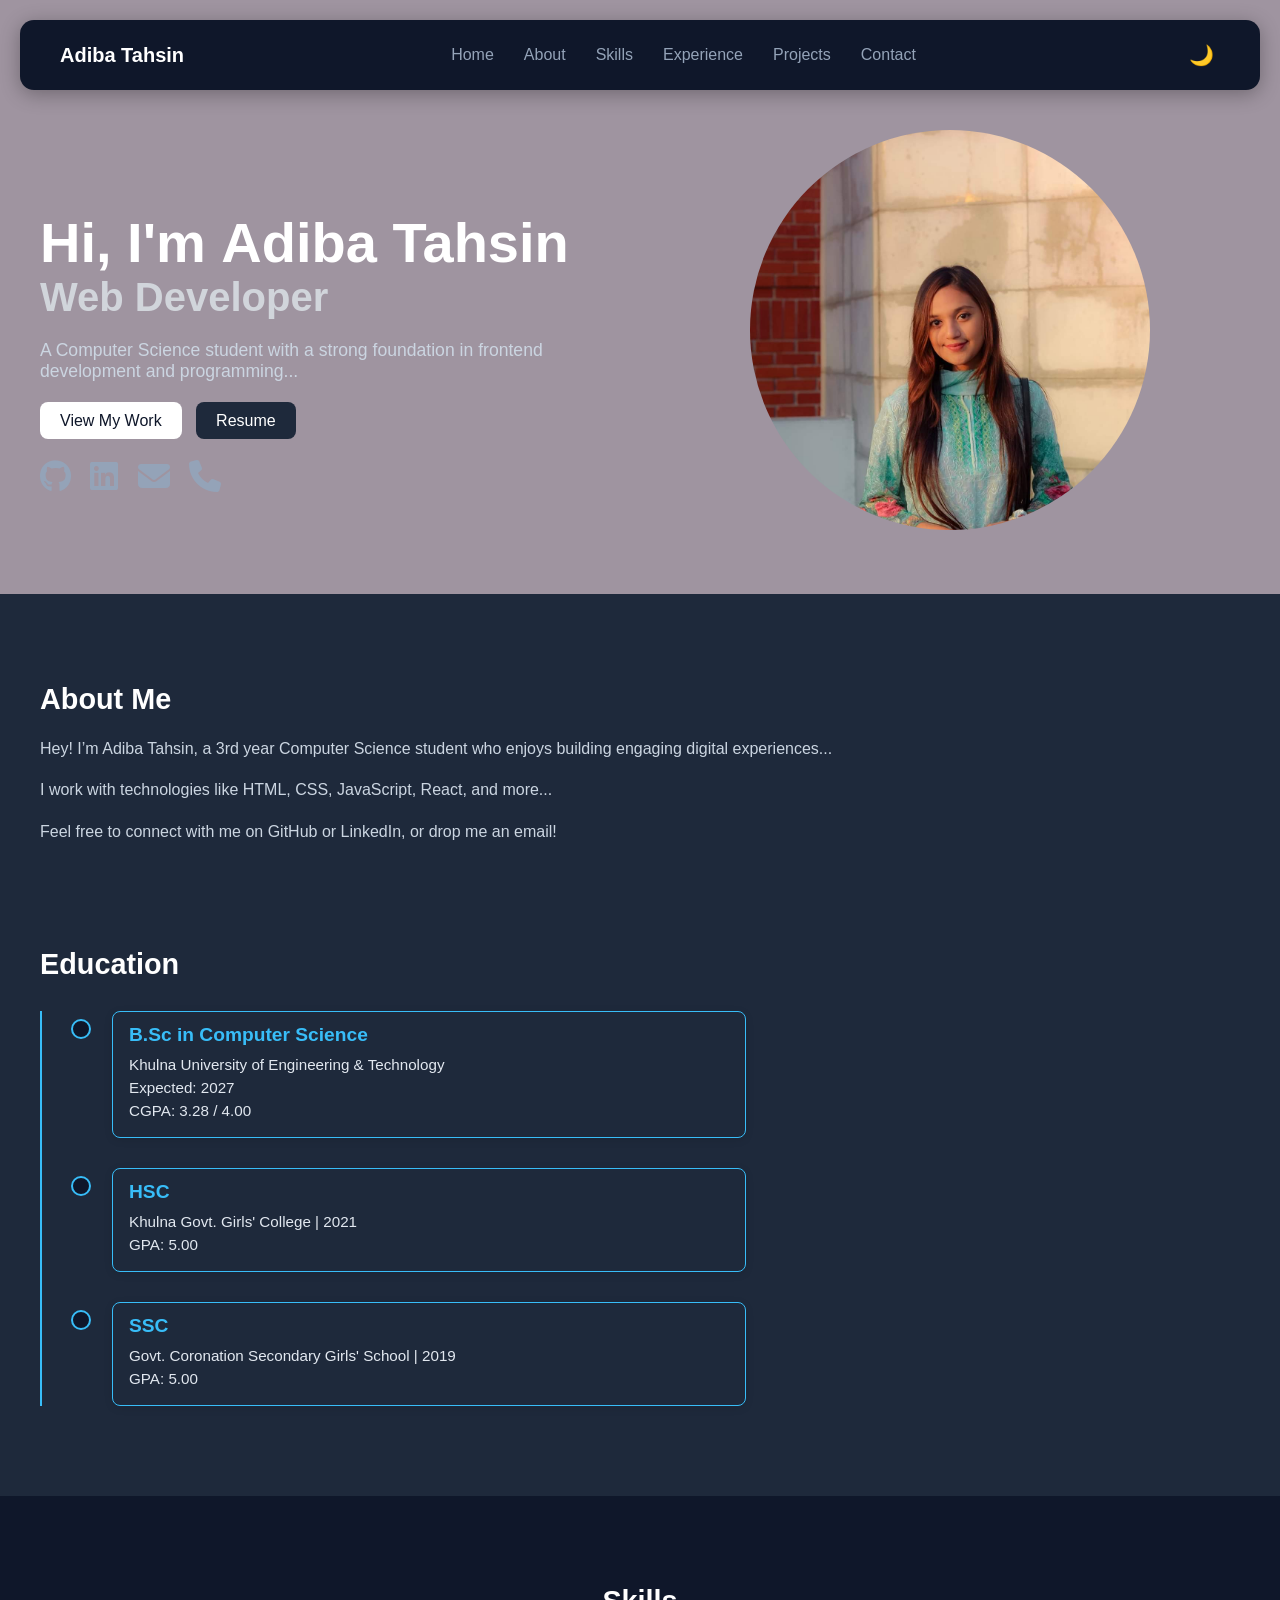
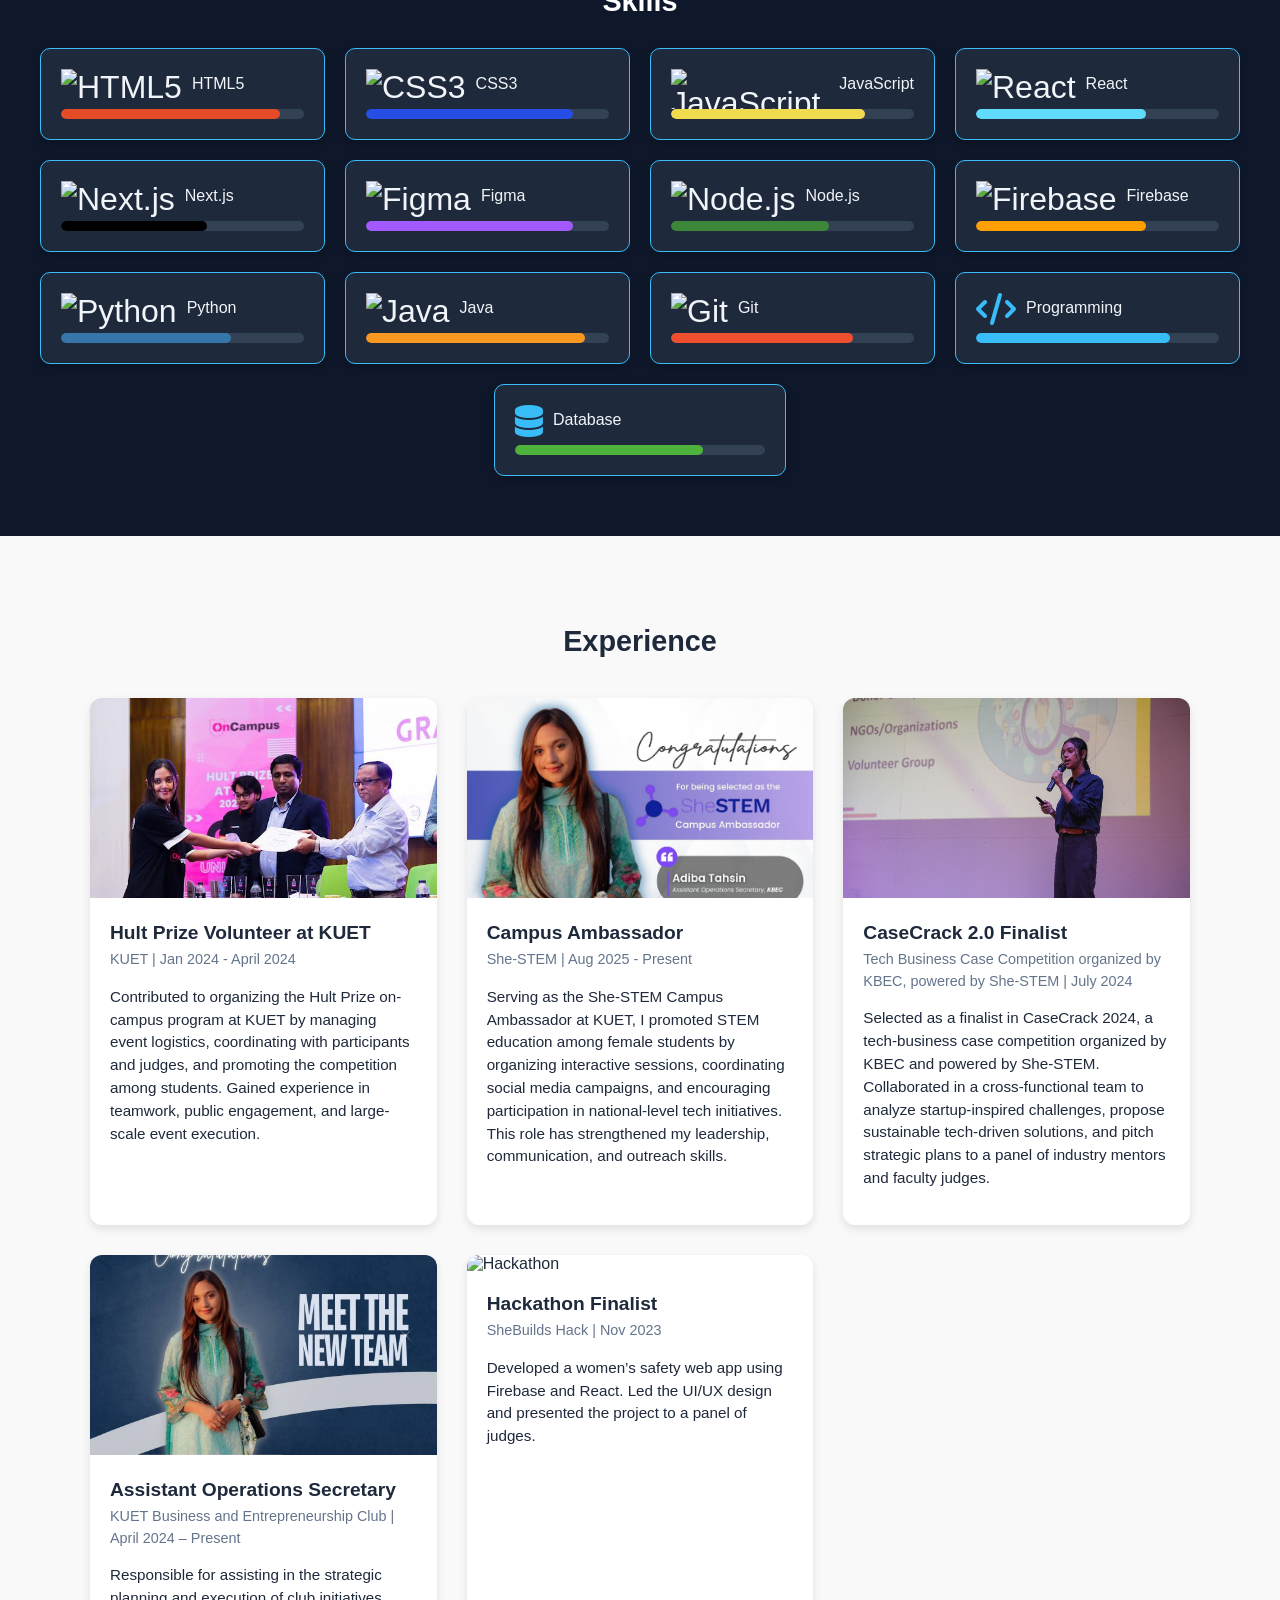
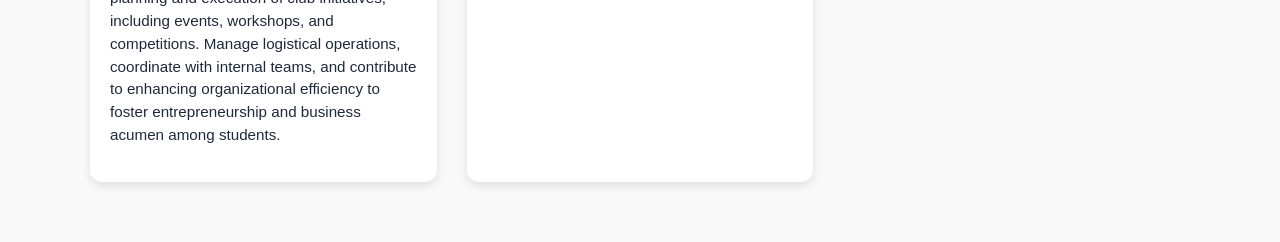
==== commit a2fa8ef0: "Enchanced experience section with recent roles and contributions" ====
--- a/index.html
+++ b/index.html
@@ -242,38 +242,38 @@
   <div class="experience-grid">
 
     <div class="experience-card fade-in">
-      <img src="https://via.placeholder.com/400x250?text=Web+Dev+Intern" alt="Web Dev Intern">
-      <div class="experience-content">
-        <h4>Web Development Intern</h4>
-        <p class="company">SoftTech Ltd | May 2024 - Jul 2024</p>
-        <p>I worked on responsive UI design using HTML, CSS, and JavaScript, and collaborated with senior devs to build client websites with React.</p>
-      </div>
-    </div>
-
-    <div class="experience-card fade-in">
-      <img src="https://via.placeholder.com/400x250?text=Campus+Ambassador" alt="Campus Ambassador">
+      <img src="hult1.jpg" alt="HULT PRIZE Volunteer">
+      <div class="experience-content">
+        <h4>Hult Prize Volunteer at KUET</h4>
+        <p class="company">KUET | Jan 2024 - April 2024</p>
+        <p>Contributed to organizing the Hult Prize on-campus program at KUET by managing event logistics, coordinating with participants and judges, and promoting the competition among students. Gained experience in teamwork, public engagement, and large-scale event execution.</p>
+      </div>
+    </div>
+
+    <div class="experience-card fade-in">
+      <img src="SheStem.jpg" alt="Campus Ambassador">
       <div class="experience-content">
         <h4>Campus Ambassador</h4>
-        <p class="company">TechFest KUET | Mar 2024 - Present</p>
-        <p>Promoted technical workshops and events, increased student engagement, and acted as the bridge between organizers and the campus community.</p>
-      </div>
-    </div>
-
-    <div class="experience-card fade-in">
-      <img src="https://via.placeholder.com/400x250?text=Freelance+Project" alt="Freelance Project">
-      <div class="experience-content">
-        <h4>Freelance Frontend Developer</h4>
-        <p class="company">Upwork | Jan 2024 - Apr 2024</p>
-        <p>Designed and developed landing pages for startups using React, Tailwind, and Figma — ensuring mobile-first design and performance optimization.</p>
-      </div>
-    </div>
-
-    <div class="experience-card fade-in">
-      <img src="https://via.placeholder.com/400x250?text=Open+Source+Contributor" alt="Open Source">
-      <div class="experience-content">
-        <h4>Open Source Contributor</h4>
-        <p class="company">GitHub | Ongoing</p>
-        <p>Contributed to beginner-friendly open-source repositories by fixing bugs, improving UI, and writing documentation for frontend projects.</p>
+        <p class="company">She-STEM | Aug 2025 - Present</p>
+        <p>Serving as the She-STEM Campus Ambassador at KUET, I promoted STEM education among female students by organizing interactive sessions, coordinating social media campaigns, and encouraging participation in national-level tech initiatives. This role has strengthened my leadership, communication, and outreach skills.</p>
+      </div>
+    </div>
+
+    <div class="experience-card fade-in">
+      <img src="casecrackfinalist.jpg" alt="Bizz-comp Finalist">
+      <div class="experience-content">
+        <h4>CaseCrack 2.0 Finalist</h4>
+        <p class="company">Tech Business Case Competition organized by KBEC, powered by She-STEM | July 2024</p>
+        <p>Selected as a finalist in CaseCrack 2024, a tech-business case competition organized by KBEC and powered by She-STEM. Collaborated in a cross-functional team to analyze startup-inspired challenges, propose sustainable tech-driven solutions, and pitch strategic plans to a panel of industry mentors and faculty judges.</p>
+      </div>
+    </div>
+
+    <div class="experience-card fade-in">
+      <img src="KBEC_member.jpg" alt="Senior Executive Member">
+      <div class="experience-content">
+        <h4>Assistant Operations Secretary</h4>
+        <p class="company">KUET Business and Entrepreneurship Club | April 2024 – Present</p>
+        <p>Responsible for assisting in the strategic planning and execution of club initiatives, including events, workshops, and competitions. Manage logistical operations, coordinate with internal teams, and contribute to enhancing organizational efficiency to foster entrepreneurship and business acumen among students.</p>
       </div>
     </div>
 
--- a/style.css
+++ b/style.css
@@ -2,7 +2,7 @@
 body {
   margin: 0;
   font-family: 'Poppins', sans-serif;
-  background: #0f172a;
+  background: #240a276f;
   color: #ffffff;
   padding-top: 70px;
 }
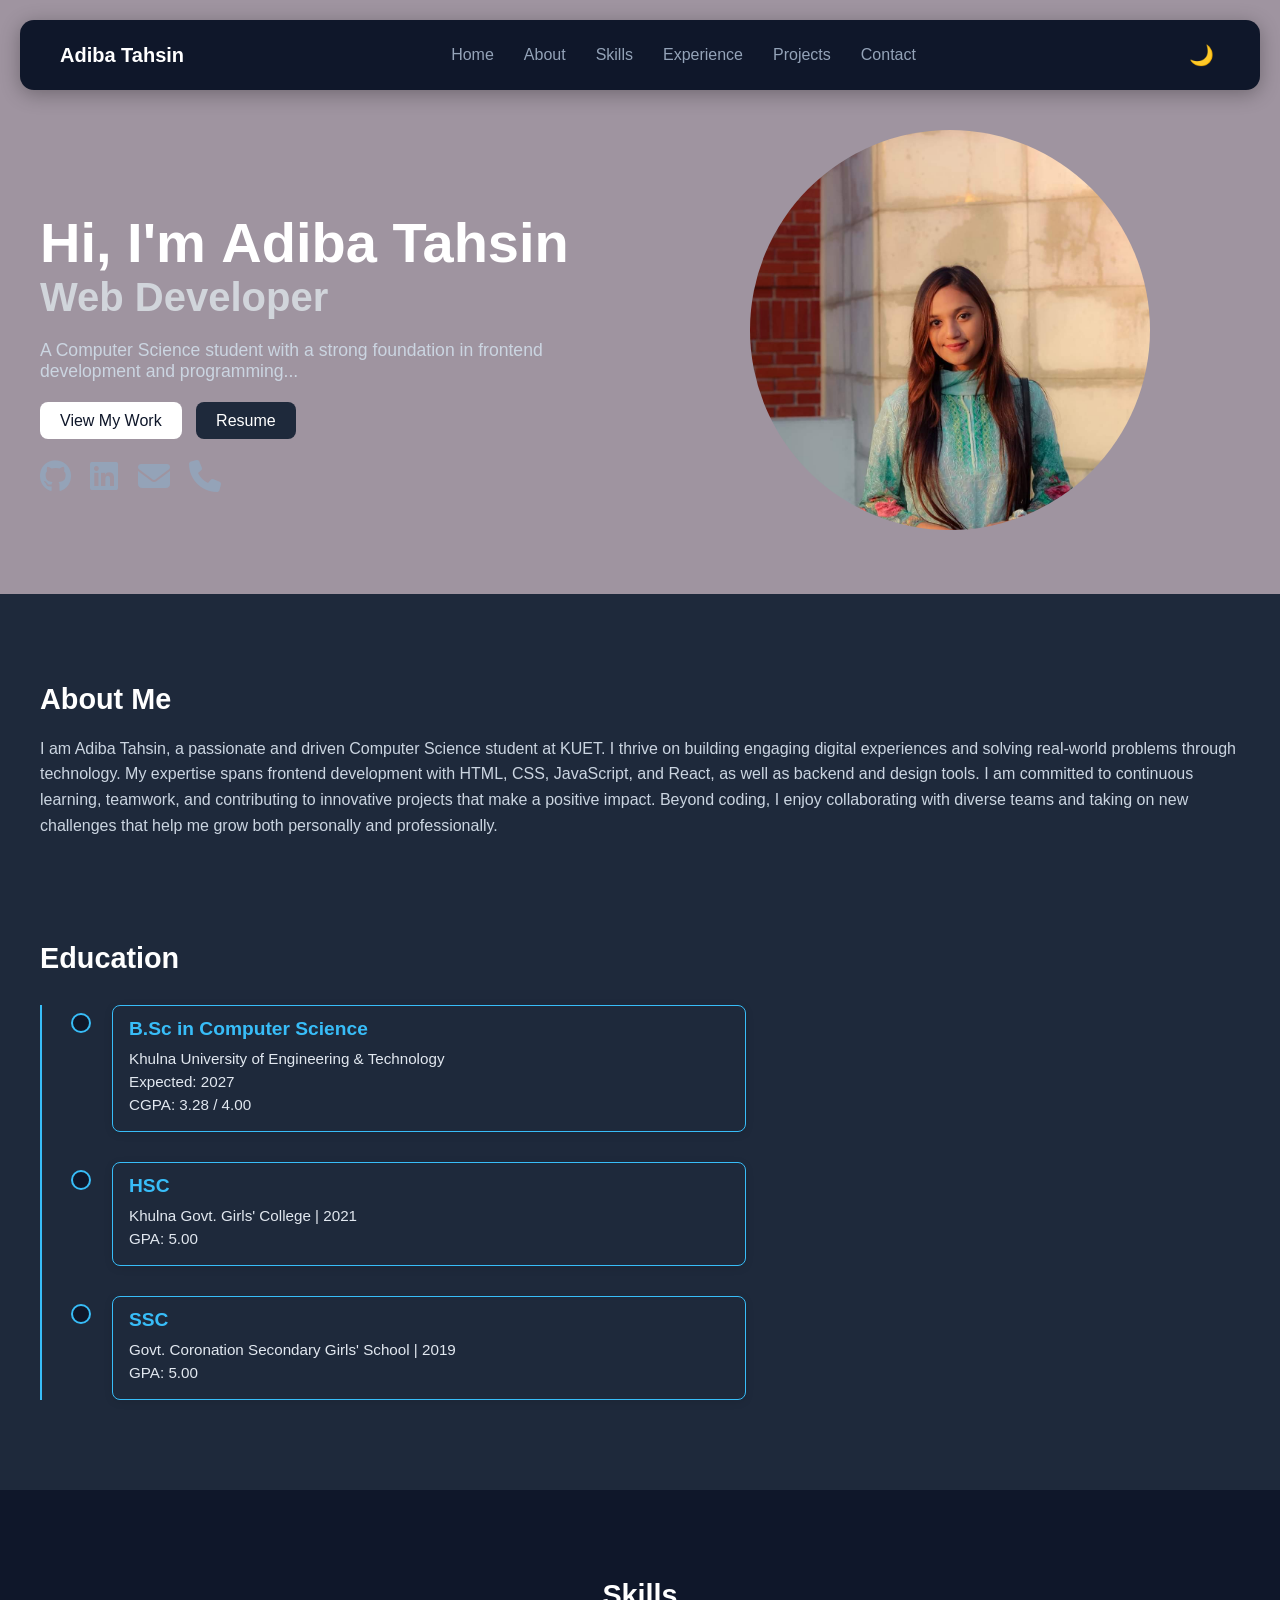
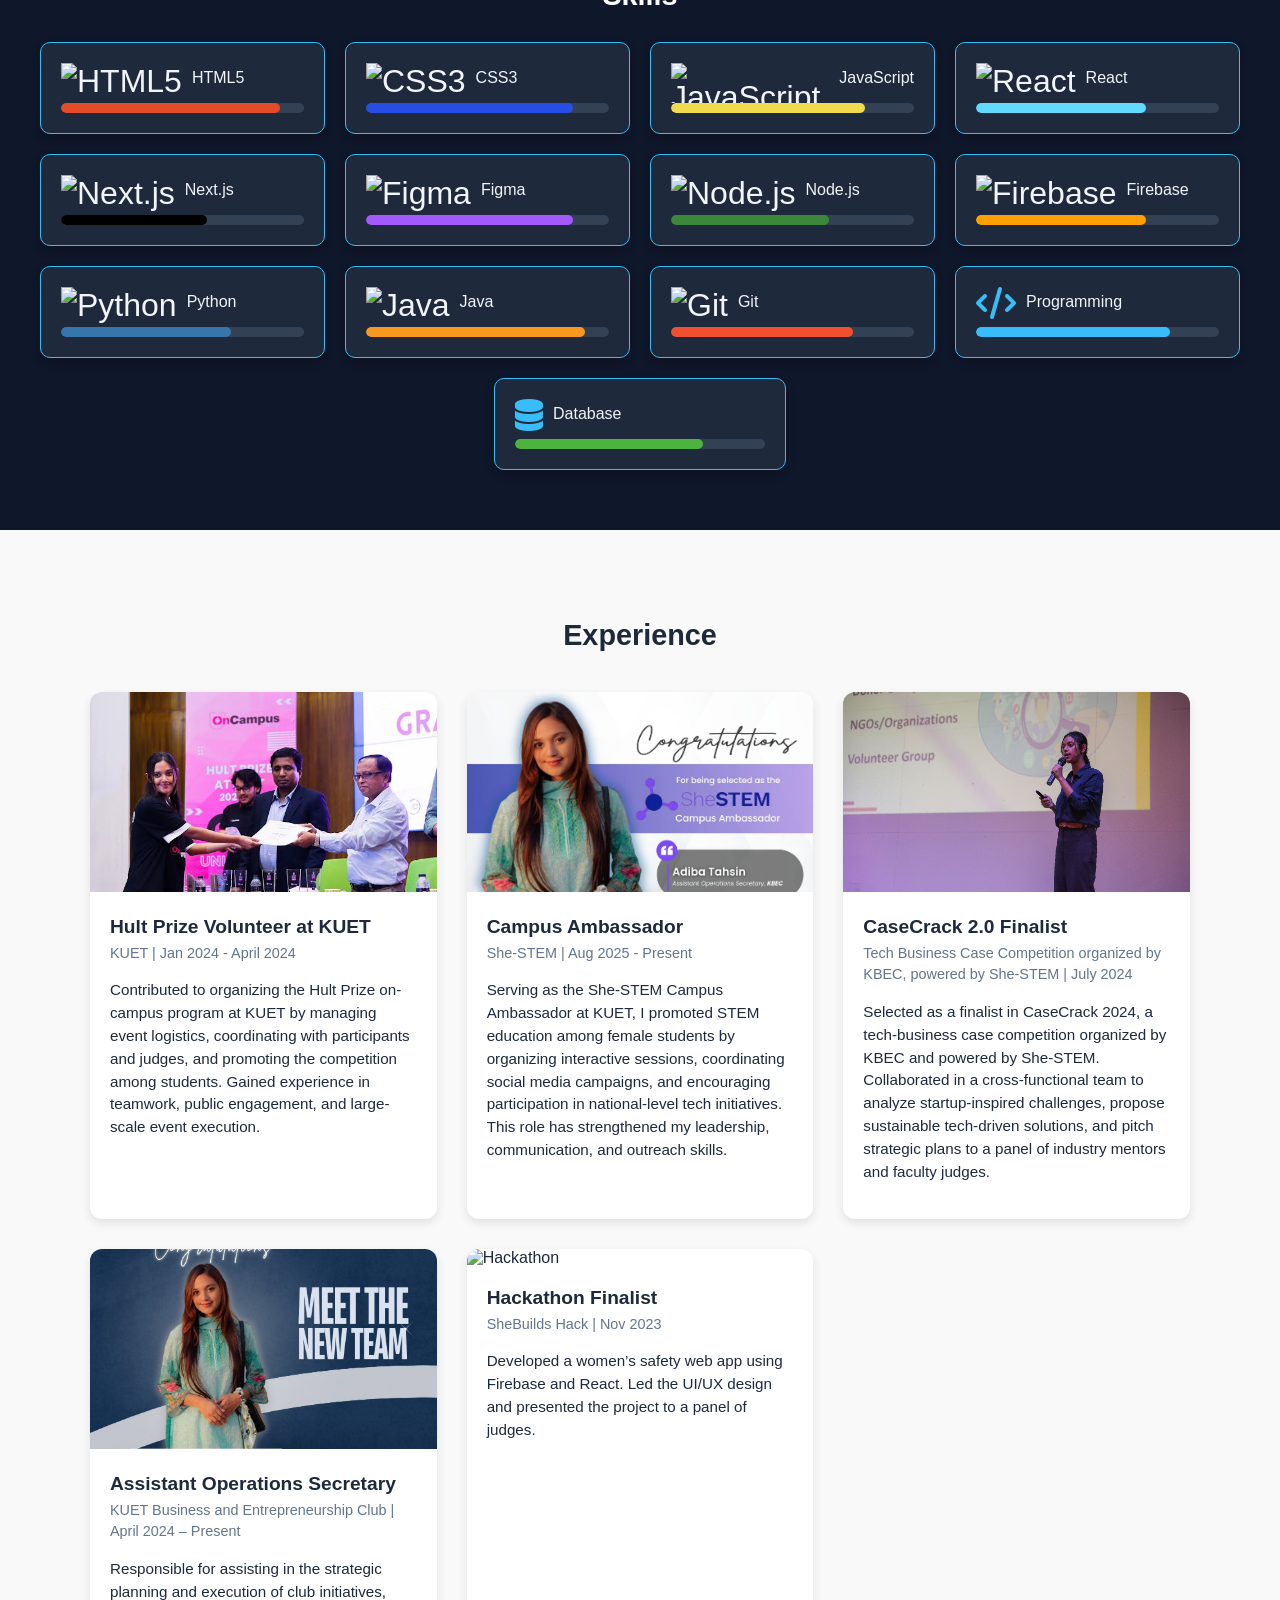
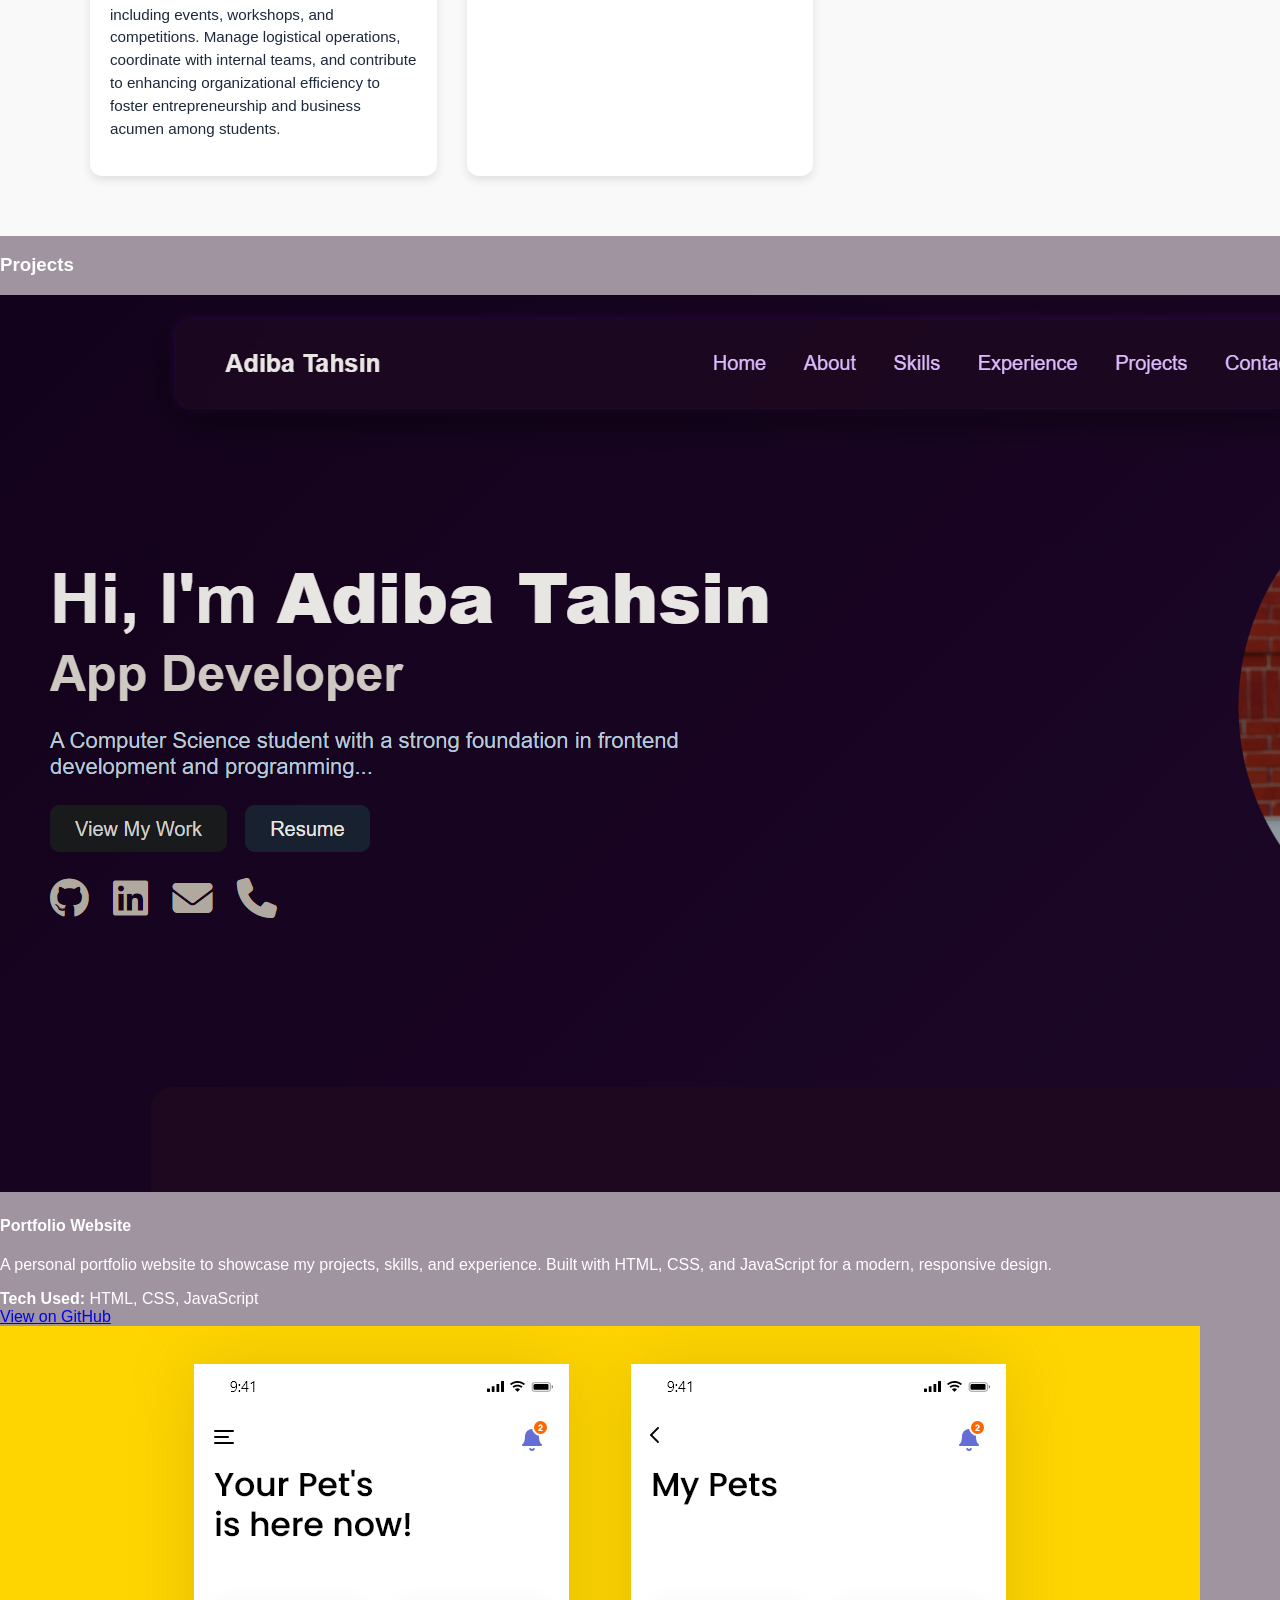
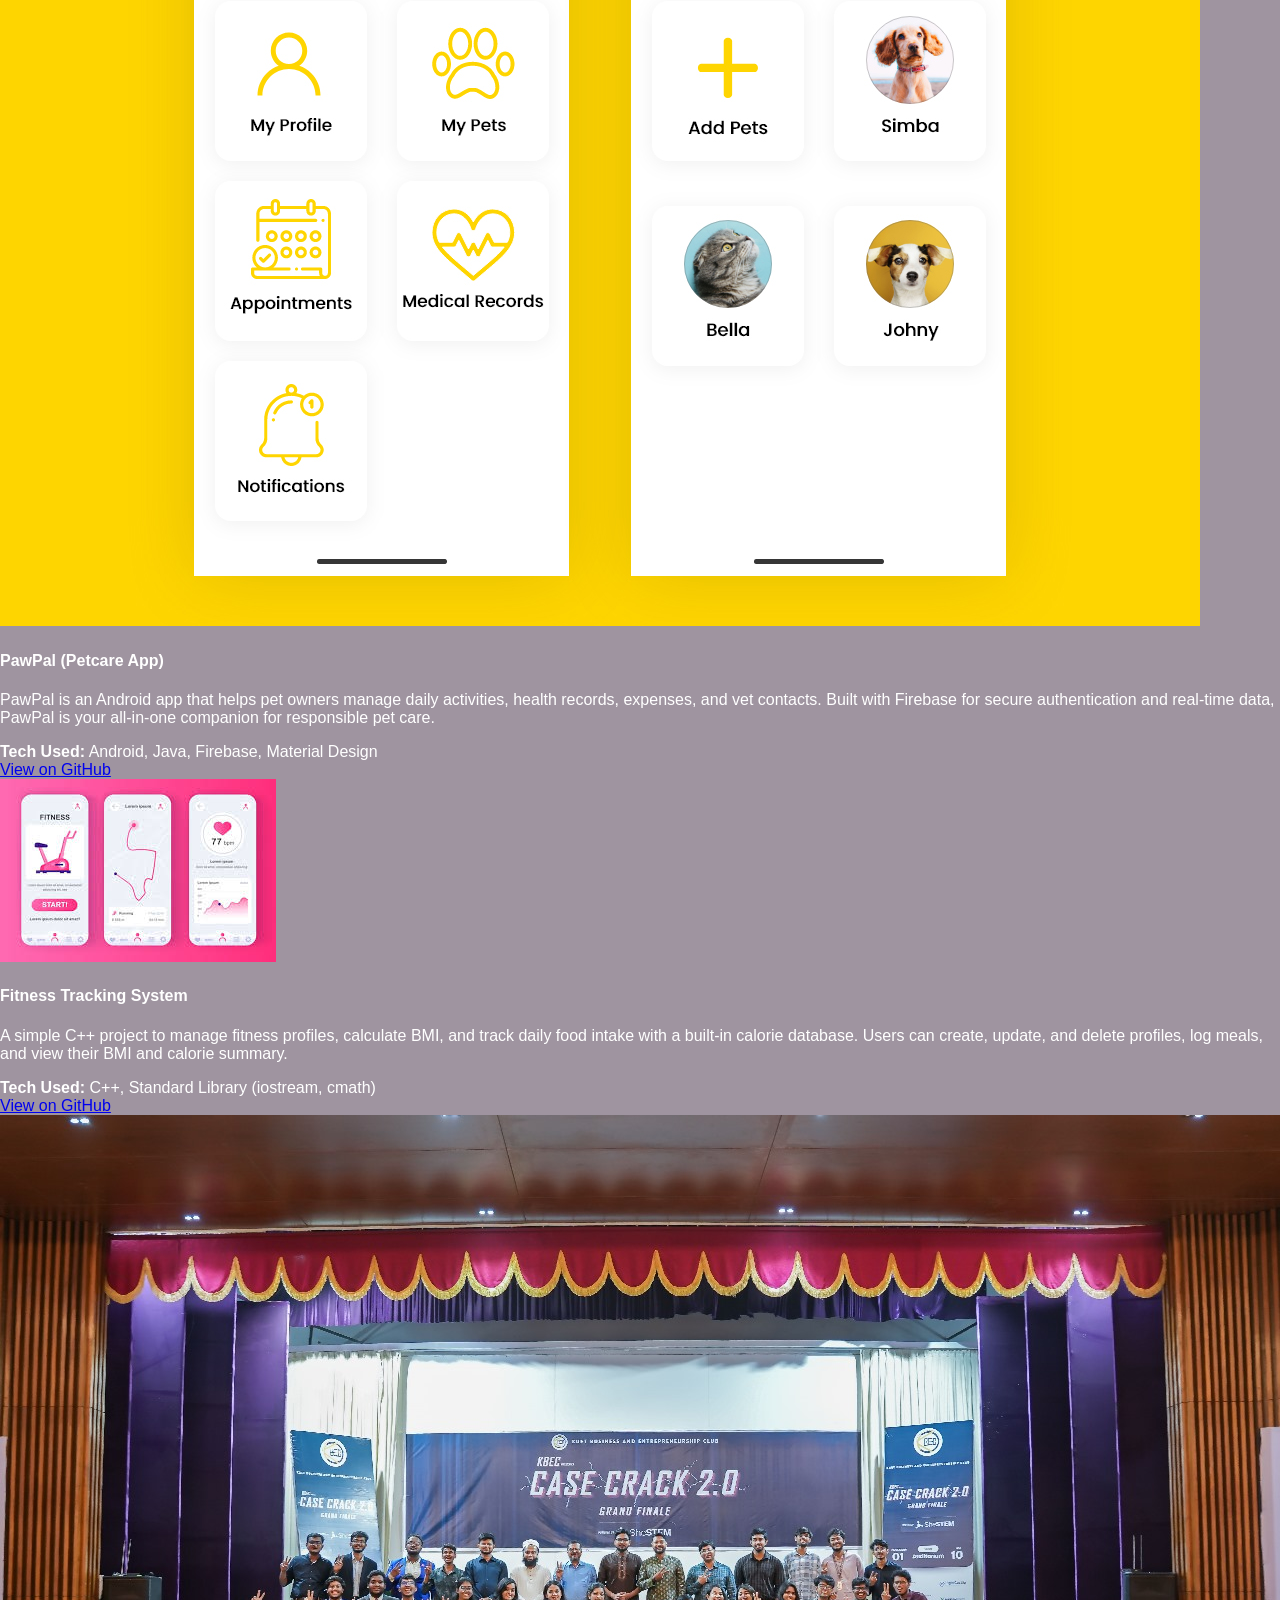
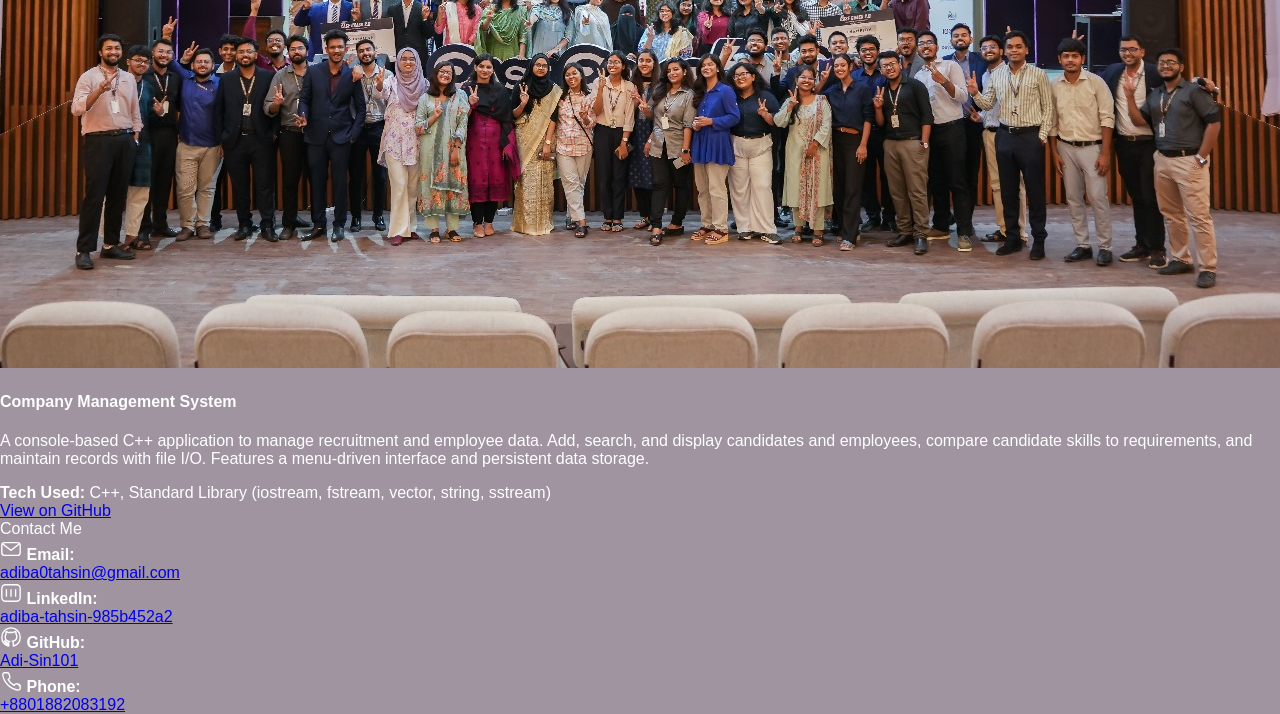
==== commit d08e6b5f: "Changelog - [Date: 2025-08-18] • Refined and unified the color palette across all sections for a coh" ====
--- a/index.html
+++ b/index.html
@@ -23,9 +23,9 @@
         <li><a href="#home">Home</a></li>
         <li><a href="#about">About</a></li>
         <li><a href="#skills">Skills</a></li>
-        <li><a href="#">Experience</a></li>
-        <li><a href="#">Projects</a></li>
-        <li><a href="#">Contact</a></li>
+        <li><a href="#experience">Experience</a></li>
+        <li><a href="#projects">Projects</a></li>
+        <li><a href="#contact">Contact</a></li>
       </ul>
       <button id="darkModeToggle">🌙</button>
     </div>
@@ -60,9 +60,7 @@
     <div class="about-container">
       <div class="about-me">
         <h3>About Me</h3>
-        <p>Hey! I’m Adiba Tahsin, a 3rd year Computer Science student who enjoys building engaging digital experiences...</p>
-        <p>I work with technologies like HTML, CSS, JavaScript, React, and more...</p>
-        <p>Feel free to connect with me on GitHub or LinkedIn, or drop me an email!</p>
+        <p>I am Adiba Tahsin, a passionate and driven Computer Science student at KUET. I thrive on building engaging digital experiences and solving real-world problems through technology. My expertise spans frontend development with HTML, CSS, JavaScript, and React, as well as backend and design tools. I am committed to continuous learning, teamwork, and contributing to innovative projects that make a positive impact. Beyond coding, I enjoy collaborating with diverse teams and taking on new challenges that help me grow both personally and professionally.</p>
       </div>
       <div class="education">
         <h3>Education</h3>
@@ -289,6 +287,115 @@
   </div>
 </section>
 
+<!-- Projects Section -->
+<section id="projects" class="projects-section">
+  <h3>Projects</h3>
+  <div class="projects-grid">
+    <div class="project-card fade-in">
+      <img src="portfilo.png" alt="Portfolio Website">
+      <div class="project-content">
+        <h4>Portfolio Website</h4>
+        <p class="project-desc">
+          A personal portfolio website to showcase my projects, skills, and experience. Built with HTML, CSS, and JavaScript for a modern, responsive design.
+        </p>
+        <div class="project-tools">
+          <strong>Tech Used:</strong>
+          <span class="tool">HTML</span>,
+          <span class="tool">CSS</span>,
+          <span class="tool">JavaScript</span>
+        </div>
+        <a href="https://github.com/Adi-Sin101/my-portfolio.git" target="_blank" class="project-link">View on GitHub</a>
+      </div>
+    </div>
+    <div class="project-card fade-in">
+      <img src="pawpal.jpeg" alt="Petcare App">
+      <div class="project-content">
+        <h4>PawPal (Petcare App)</h4>
+        <p class="project-desc">
+          PawPal is an Android app that helps pet owners manage daily activities, health records, expenses, and vet contacts. Built with Firebase for secure authentication and real-time data, PawPal is your all-in-one companion for responsible pet care.
+        </p>
+        <div class="project-tools">
+          <strong>Tech Used:</strong>
+          <span class="tool">Android</span>,
+          <span class="tool">Java</span>,
+          <span class="tool">Firebase</span>,
+          <span class="tool">Material Design</span>
+        </div>
+        <a href="https://github.com/Adi-Sin101/PawPal_Android.git" target="_blank" class="project-link">View on GitHub</a>
+      </div>
+    </div>
+    <!-- Add more project cards as needed -->
+     
+     <div class="project-card fade-in">
+      <img src="fitnesstracker.jpeg" alt="Fitness Tracking System">
+      <div class="project-content">
+        <h4>Fitness Tracking System</h4>
+        <p class="project-desc">
+          A simple C++ project to manage fitness profiles, calculate BMI, and track daily food intake with a built-in calorie database. Users can create, update, and delete profiles, log meals, and view their BMI and calorie summary.
+        </p>
+        <div class="project-tools">
+          <strong>Tech Used:</strong>
+          <span class="tool">C++</span>,
+          <span class="tool">Standard Library (iostream, cmath)</span>
+        </div>
+        <a href="https://github.com/Adi-Sin101/Fitness-Tracking-System.git" target="_blank" class="project-link">View on GitHub</a>
+      </div>
+    </div>
+     <div class="project-card fade-in">
+      <img src="casecrack.jpg" alt="Company Management System">
+      <div class="project-content">
+        <h4>Company Management System</h4>
+        <p class="project-desc">
+          A console-based C++ application to manage recruitment and employee data. Add, search, and display candidates and employees, compare candidate skills to requirements, and maintain records with file I/O. Features a menu-driven interface and persistent data storage.
+        </p>
+        <div class="project-tools">
+          <strong>Tech Used:</strong>
+          <span class="tool">C++</span>,
+          <span class="tool">Standard Library (iostream, fstream, vector, string, sstream)</span>
+        </div>
+        <a href="https://github.com/Adi-Sin101/Company_Management_System.git" target="_blank" class="project-link">View on GitHub</a>
+      </div>
+    </div>
+
+  </div>
+</section>
+
+<!-- Contact Section -->
+<section id="contact" class="contact-section">
+  <div class="contact-label-posh">Contact Me</div>
+  <div class="contact-divider-posh"></div>
+  <div class="contact-content">
+    <div class="contact-box">
+      <span class="contact-icon" aria-label="Email">
+        <svg width="22" height="22" fill="none" stroke="currentColor" stroke-width="1.5" viewBox="0 0 24 24"><rect width="20" height="14" x="2" y="5" rx="3"/><path d="M3 6.5l9 7 9-7"/></svg>
+      </span>
+      <strong>Email:</strong><br>
+      <a href="mailto:adiba0tahsin@gmail.com">adiba0tahsin@gmail.com</a>
+    </div>
+    <div class="contact-box">
+      <span class="contact-icon" aria-label="LinkedIn">
+        <svg width="22" height="22" fill="none" stroke="currentColor" stroke-width="1.5" viewBox="0 0 24 24"><rect x="2" y="3" width="20" height="18" rx="4"/><path d="M7 8v8M12 8v8M17 8v8"/></svg>
+      </span>
+      <strong>LinkedIn:</strong><br>
+      <a href="https://www.linkedin.com/in/adiba-tahsin-985b452a2" target="_blank">adiba-tahsin-985b452a2</a>
+    </div>
+    <div class="contact-box">
+      <span class="contact-icon" aria-label="GitHub">
+        <svg width="22" height="22" fill="none" stroke="currentColor" stroke-width="1.5" viewBox="0 0 24 24"><path d="M12 2C6.48 2 2 6.58 2 12.26c0 4.5 2.87 8.32 6.84 9.67.5.09.68-.22.68-.48 0-.24-.01-.87-.01-1.7-2.78.62-3.37-1.36-3.37-1.36-.45-1.18-1.1-1.5-1.1-1.5-.9-.63.07-.62.07-.62 1 .07 1.53 1.05 1.53 1.05.89 1.56 2.34 1.11 2.91.85.09-.66.35-1.11.63-1.37-2.22-.26-4.56-1.14-4.56-5.07 0-1.12.39-2.03 1.03-2.75-.1-.26-.45-1.3.1-2.7 0 0 .84-.28 2.75 1.05A9.38 9.38 0 0112 6.8c.85.004 1.7.12 2.5.35 1.9-1.33 2.74-1.05 2.74-1.05.55 1.4.2 2.44.1 2.7.64.72 1.03 1.63 1.03 2.75 0 3.94-2.34 4.8-4.57 5.06.36.32.68.94.68 1.9 0 1.37-.01 2.47-.01 2.8 0 .27.18.58.69.48A10.01 10.01 0 0022 12.26C22 6.58 17.52 2 12 2z"/></svg>
+      </span>
+      <strong>GitHub:</strong><br>
+      <a href="https://github.com/Adi-Sin101" target="_blank">Adi-Sin101</a>
+    </div>
+    <div class="contact-box">
+      <span class="contact-icon" aria-label="Phone">
+        <svg width="22" height="22" fill="none" stroke="currentColor" stroke-width="1.5" viewBox="0 0 24 24"><path d="M22 16.92v3a2 2 0 01-2.18 2A19.72 19.72 0 013 5.18 2 2 0 015 3h3a2 2 0 012 1.72c.13.81.36 1.6.68 2.34a2 2 0 01-.45 2.11l-1.27 1.27a16 16 0 006.29 6.29l1.27-1.27a2 2 0 012.11-.45c.74.32 1.53.55 2.34.68A2 2 0 0121 16.92z"/></svg>
+      </span>
+      <strong>Phone:</strong><br>
+      <a href="tel:+8801882083192">+8801882083192</a>
+    </div>
+  </div>
+</section>
+
 <!-- Modal Popup -->
 <div id="experienceModal" class="modal">
   <div class="modal-content">
@@ -302,4 +409,5 @@
 
 
   <script src="script.js"></script>
+</body>
 </html>
